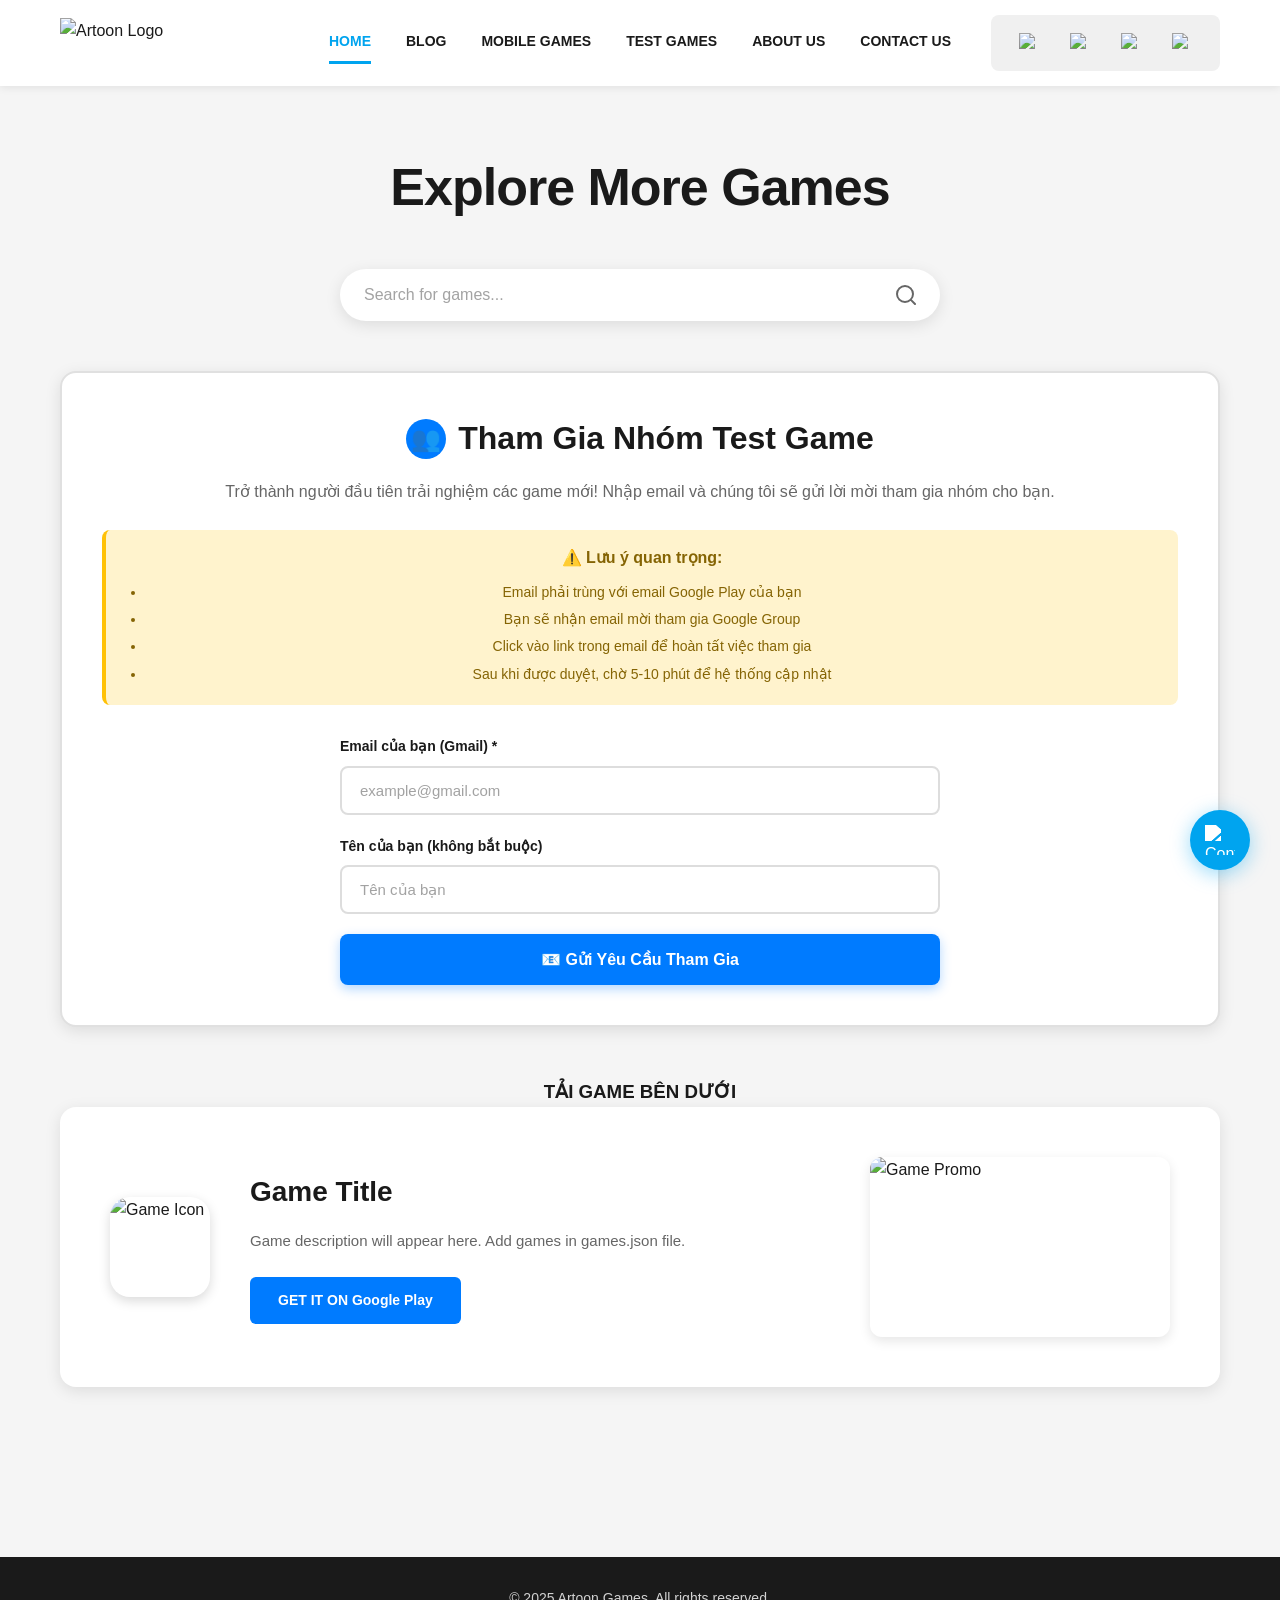
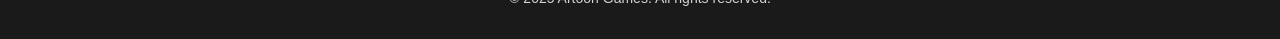
==== index.html @ e7678d0d "Update index.html" ====
<!DOCTYPE html>
<html lang="vi">
<head>
  <meta charset="UTF-8" />
  <meta name="viewport" content="width=device-width, initial-scale=1.0" />
  <title>Artoon Games - Mobile Game Publisher</title>
  <meta name="description" content="Discover amazing mobile games from Artoon Games">
  <link rel="stylesheet" href="css/style.css" />
</head>
<body>
  <!-- HEADER -->
  <header>
    <div class="header-container">
      <div class="logo" onclick="window.location.href='index.html'">
        <img src="images/logo.png" alt="Artoon Logo" />
      </div>
      
      <button class="menu-toggle" onclick="toggleMenu(event)" aria-label="Toggle menu" aria-expanded="false">☰</button>
      
      <div class="nav-wrapper">
        <nav class="nav-menu">
          <ul>
            <li><a href="index.html" class="active">HOME</a></li>
            <li><a href="blog.html">BLOG</a></li>
            <li><a href="mobile-games.html">MOBILE GAMES</a></li>
            <li><a href="test-games.html">TEST GAMES</a></li>
            <li><a href="about.html">ABOUT US</a></li>
            <li><a href="contact.html">CONTACT US</a></li>
          </ul>
          <div class="social-icons">
            <a href="https://facebook.com" target="_blank" rel="noopener noreferrer">
              <img src="images/facebook.png" alt="Facebook" />
            </a>
            <a href="https://instagram.com" target="_blank" rel="noopener noreferrer">
              <img src="images/instagram.png" alt="Instagram" />
            </a>
            <a href="https://twitter.com" target="_blank" rel="noopener noreferrer">
              <img src="images/twitter.png" alt="Twitter" />
            </a>
            <a href="https://youtube.com" target="_blank" rel="noopener noreferrer">
              <img src="images/youtube.png" alt="YouTube" />
            </a>
          </div>
        </nav>
      </div>
    </div>
  </header>
  
  <!-- MAIN CONTENT -->
  <main>
    <section class="explore">
      <h2>Explore More Games</h2>
      
      <!-- Search Bar -->
      <div class="search-container">
        <div class="search-wrapper">
          <input 
            type="text" 
            id="game-search" 
            class="search-input" 
            placeholder="Search for games..."
            autocomplete="off"
          />
          <button class="search-button" aria-label="Search">
            <svg width="20" height="20" viewBox="0 0 20 20" fill="none">
              <path d="M9 17A8 8 0 1 0 9 1a8 8 0 0 0 0 16zM19 19l-4.35-4.35" stroke="currentColor" stroke-width="2" stroke-linecap="round" stroke-linejoin="round"/>
            </svg>
          </button>
        </div>
        <div id="search-results" class="search-results hidden"></div>
      </div>
      
      <!-- GOOGLE GROUP PANEL WITH EMAIL INVITATION -->
      <div class="group-panel">
        <div class="group-panel-content">
          <h3>
            <span class="group-icon">👥</span>
            Tham Gia Nhóm Test Game
          </h3>
          <p>Trở thành người đầu tiên trải nghiệm các game mới! Nhập email và chúng tôi sẽ gửi lời mời tham gia nhóm cho bạn.</p>
          
          <div class="group-notice">
            <strong>⚠️ Lưu ý quan trọng:</strong>
            <ul>
              <li>Email phải trùng với email Google Play của bạn</li>
              <li>Bạn sẽ nhận email mời tham gia Google Group</li>
              <li>Click vào link trong email để hoàn tất việc tham gia</li>
              <li>Sau khi được duyệt, chờ 5-10 phút để hệ thống cập nhật</li>
            </ul>
          </div>
          
          <div class="group-form">
            <div class="form-group">
              <label for="user-email">Email của bạn (Gmail) *</label>
              <input 
                type="email" 
                id="user-email" 
                placeholder="example@gmail.com" 
                required
              />
            </div>
            
            <div class="form-group">
              <label for="user-name">Tên của bạn (không bắt buộc)</label>
              <input 
                type="text" 
                id="user-name" 
                placeholder="Tên của bạn" 
              />
            </div>
            
            <button class="join-button" id="joinButton" onclick="joinGroupWithAPI()">
              📧 Gửi Yêu Cầu Tham Gia
            </button>
            
            <div id="success-message" class="success-message"></div>
            <div id="error-message" class="error-message"></div>
          </div>
        </div>
      </div>
       <!-- Download Games Section Title -->
<div class="download-games-title">
  <div class="title-line"></div>
  <h3>TẢI GAME BÊN DƯỚI</h3>
  <div class="title-line"></div>
</div>
      
      <!-- Games Container -->
      <div id="games-container">
        <div class="game-card">
          <div class="game-icon">
            <img src="images/game-icon.png" alt="Game Icon" />
          </div>
          <div class="game-info">
            <h3>Game Title</h3>
            <p>Game description will appear here. Add games in games.json file.</p>
            <div class="download-buttons">
              <a href="#" onclick="alert('Add game link in games.json'); return false;">
                GET IT ON Google Play
              </a>
            </div>
          </div>
          <div class="game-promo">
            <img src="images/game-promo.jpg" alt="Game Promo" />
          </div>
        </div>
      </div>
    </section>
  </main>
  
  <!-- FOOTER -->
  <footer>
    <p>&copy; 2025 Artoon Games. All rights reserved.</p>
  </footer>
  
  <!-- Floating Contact Button -->
  <a href="contact.html" class="floating-contact" aria-label="Contact Us">
    <img src="images/contact-icon.png" alt="Contact" />
  </a>
  
  <!-- JavaScript -->
  <script>
    // ==========================================
    // CONFIGURATION - THAY URL API CỦA BẠN Ở ĐÂY
    // ==========================================
    const API_ENDPOINT = 'https://script.google.com/macros/s/AKfycbwaP5wTYesYcN4icq9FBClksVSorN5a7m8icBKeJELK7ZLndON3qvsx_lnoclcGTfkfwA/exec';
    
    // ==========================================
    // Mobile Menu Toggle
    // ==========================================
    function toggleMenu(event) {
      if (event) {
        event.preventDefault();
        event.stopPropagation();
      }
      
      setTimeout(function() {
        const navWrapper = document.querySelector('.nav-wrapper');
        const menuToggle = document.querySelector('.menu-toggle');
        
        if (!navWrapper || !menuToggle) return;
        
        navWrapper.classList.toggle('show');
        
        if (navWrapper.classList.contains('show')) {
          menuToggle.innerHTML = '✕';
          menuToggle.setAttribute('aria-expanded', 'true');
        } else {
          menuToggle.innerHTML = '☰';
          menuToggle.setAttribute('aria-expanded', 'false');
        }
      }, 50);
    }
    
    document.addEventListener('click', function(event) {
      if (window.innerWidth <= 768) {
        setTimeout(function() {
          const navWrapper = document.querySelector('.nav-wrapper');
          const menuToggle = document.querySelector('.menu-toggle');
          const header = document.querySelector('header');
          
          if (!navWrapper || !menuToggle || !header) return;
          
          if (!header.contains(event.target) && navWrapper.classList.contains('show')) {
            navWrapper.classList.remove('show');
            menuToggle.innerHTML = '☰';
            menuToggle.setAttribute('aria-expanded', 'false');
          }
        }, 50);
      }
    });
    
    document.addEventListener('DOMContentLoaded', function() {
      document.body.addEventListener('click', function(event) {
        if (window.innerWidth <= 768) {
          const target = event.target.closest('.nav-menu a');
          
          if (target) {
            setTimeout(function() {
              const navWrapper = document.querySelector('.nav-wrapper');
              const menuToggle = document.querySelector('.menu-toggle');
              
              if (!navWrapper || !menuToggle) return;
              
              navWrapper.classList.remove('show');
              menuToggle.innerHTML = '☰';
              menuToggle.setAttribute('aria-expanded', 'false');
            }, 100);
          }
        }
      });
    });
    
    let resizeTimer;
    window.addEventListener('resize', function() {
      clearTimeout(resizeTimer);
      resizeTimer = setTimeout(function() {
        const navWrapper = document.querySelector('.nav-wrapper');
        const menuToggle = document.querySelector('.menu-toggle');
        
        if (!navWrapper || !menuToggle) return;
        
        if (window.innerWidth > 768) {
          navWrapper.classList.remove('show');
          menuToggle.innerHTML = '☰';
          menuToggle.setAttribute('aria-expanded', 'false');
        }
      }, 100);
    });
    
    if (typeof MutationObserver !== 'undefined') {
      const observer = new MutationObserver(function(mutations) {
        const menuToggle = document.querySelector('.menu-toggle');
        if (menuToggle && !menuToggle.hasAttribute('data-listener-attached')) {
          menuToggle.setAttribute('data-listener-attached', 'true');
        }
      });
      
      observer.observe(document.body, {
        childList: true,
        subtree: true
      });
    }
    
    // ==========================================
    // SEND GROUP INVITATION VIA EMAIL
    // ==========================================
    async function joinGroupWithAPI() {
      const emailInput = document.getElementById('user-email');
      const nameInput = document.getElementById('user-name');
      const joinButton = document.getElementById('joinButton');
      const successMessage = document.getElementById('success-message');
      const errorMessage = document.getElementById('error-message');
      
      const email = emailInput.value.trim();
      const name = nameInput.value.trim() || 'Guest';
      
      // Hide previous messages
      successMessage.classList.remove('show');
      errorMessage.classList.remove('show');
      successMessage.textContent = '';
      errorMessage.textContent = '';
      
      // Validate email
      if (!email) {
        showError('⚠️ Vui lòng nhập email của bạn!');
        emailInput.focus();
        return;
      }
      
      const emailRegex = /^[^\s@]+@[^\s@]+\.[^\s@]+$/;
      if (!emailRegex.test(email)) {
        showError('⚠️ Email không hợp lệ! Vui lòng nhập đúng định dạng.');
        emailInput.focus();
        return;
      }
      
      // Check if Gmail (warning only)
      if (!email.toLowerCase().endsWith('@gmail.com')) {
        const confirmNonGmail = confirm(
          '⚠️ Khuyến nghị sử dụng Gmail để dễ join group và test game.\n\n' +
          'Email không phải Gmail. Bạn có muốn tiếp tục?'
        );
        if (!confirmNonGmail) return;
      }
      
      // Show loading
      joinButton.disabled = true;
      joinButton.textContent = '⏳ Đang gửi email...';
      
      try {
        console.log('Sending invitation to:', email);
        
        const response = await fetch(API_ENDPOINT, {
          method: 'POST',
          headers: {
            'Content-Type': 'text/plain',
          },
          body: JSON.stringify({
            email: email,
            name: name
          })
        });
        
        const result = await response.json();
        console.log('API Response:', result);
        
        if (result.success) {
          // Mask email for display (show first 3 chars + *** + domain)
          const maskedEmail = maskEmail(email);
          
          showSuccess(
            `✅ Đã gửi yêu cầu tham gia thành công!\n\n` +
            `📧 Email mời đã được gửi đến: ${maskedEmail}\n\n` +
            `Vui lòng kiểm tra hộp thư và làm theo hướng dẫn để hoàn tất việc tham gia nhóm.`
          );
          
          // Clear form
          emailInput.value = '';
          nameInput.value = '';
          
        } else {
          showError(`❌ Lỗi: ${result.message || 'Không thể gửi email'}`);
        }
        
      } catch (error) {
        console.error('Error:', error);
        showError(
          '❌ Không thể kết nối đến server.\n\n' +
          'Vui lòng kiểm tra:\n' +
          '1. URL API đúng chưa\n' +
          '2. Google Apps Script đã deploy chưa\n' +
          '3. Thử lại sau vài phút'
        );
      } finally {
        joinButton.disabled = false;
        joinButton.textContent = '📧 Gửi Yêu Cầu Tham Gia';
      }
    }
    
    // ==========================================
    // HELPER FUNCTIONS
    // ==========================================
    function maskEmail(email) {
      const [localPart, domain] = email.split('@');
      if (localPart.length <= 3) {
        return localPart.charAt(0) + '***@' + domain;
      }
      return localPart.substring(0, 3) + '***@' + domain;
    }
    
    function showSuccess(message) {
      const successMessage = document.getElementById('success-message');
      successMessage.textContent = message;
      successMessage.classList.add('show');
      
      // Scroll to message
      successMessage.scrollIntoView({ behavior: 'smooth', block: 'nearest' });
      
      // Hide after 15 seconds
      setTimeout(() => {
        successMessage.classList.remove('show');
      }, 15000);
    }
    
    function showError(message) {
      const errorMessage = document.getElementById('error-message');
      errorMessage.textContent = message;
      errorMessage.classList.add('show');
      
      // Scroll to message
      errorMessage.scrollIntoView({ behavior: 'smooth', block: 'nearest' });
      
      // Hide after 10 seconds
      setTimeout(() => {
        errorMessage.classList.remove('show');
      }, 10000);
    }
    
    // Enter key to submit
    document.getElementById('user-email').addEventListener('keypress', function(e) {
      if (e.key === 'Enter') {
        e.preventDefault();
        joinGroupWithAPI();
      }
    });
    
    document.getElementById('user-name').addEventListener('keypress', function(e) {
      if (e.key === 'Enter') {
        e.preventDefault();
        joinGroupWithAPI();
      }
    });
    
    // ==========================================
    // GAME SEARCH FUNCTIONALITY
    // ==========================================
    const gamesData = [];
    
    const searchInput = document.getElementById('game-search');
    const searchResults = document.getElementById('search-results');
    
    if (searchInput && searchResults) {
      searchInput.addEventListener('input', function(e) {
        const query = e.target.value.trim().toLowerCase();
        
        if (query.length < 2) {
          searchResults.classList.add('hidden');
          searchResults.innerHTML = '';
          return;
        }
        
        if (gamesData.length === 0) {
          searchResults.innerHTML = '<div class="search-no-results">No games available yet. Add games in games.json</div>';
          searchResults.classList.remove('hidden');
          return;
        }
        
        const filtered = gamesData.filter(game => 
          game.name.toLowerCase().includes(query) ||
          game.description.toLowerCase().includes(query) ||
          game.category.toLowerCase().includes(query)
        );
        
        if (filtered.length > 0) {
          searchResults.innerHTML = filtered.map(game => `
            <a href="${game.links.testGame}" class="search-result-item">
              <img src="${game.images.icon}" alt="${game.name}" class="search-result-icon" />
              <div class="search-result-info">
                <div class="search-result-name">${game.name}</div>
                <div class="search-result-category">${game.category}</div>
              </div>
            </a>
          `).join('');
          searchResults.classList.remove('hidden');
        } else {
          searchResults.innerHTML = '<div class="search-no-results">No games found</div>';
          searchResults.classList.remove('hidden');
        }
      });
      
      document.addEventListener('click', function(e) {
        if (!searchInput.contains(e.target) && !searchResults.contains(e.target)) {
          searchResults.classList.add('hidden');
        }
      });
      
      searchInput.addEventListener('keydown', function(e) {
        if (e.key === 'Escape') {
          searchInput.value = '';
          searchResults.classList.add('hidden');
        }
      });
    }
  </script>
</body>
</html>
---- css/style.css ----
/* ==========================================
   CSS VARIABLES
========================================== */
:root {
    --primary-blue: #00A4EF;
    --text-dark: #1a1a1a;
    --text-gray: #666;
    --bg-light: #f5f5f5;
    --bg-white: #ffffff;
    --border-radius: 16px;
    --shadow-sm: 0 2px 8px rgba(0,0,0,0.08);
    --shadow-md: 0 4px 16px rgba(0,0,0,0.1);
}

/* ==========================================
   RESET & BASE
========================================== */
* {
    margin: 0;
    padding: 0;
    box-sizing: border-box;
}

body {
    font-family: -apple-system, BlinkMacSystemFont, 'Segoe UI', Arial, sans-serif;
    background: var(--bg-light);
    color: var(--text-dark);
    line-height: 1.6;
}

img {
    max-width: 100%;
    height: auto;
    display: block;
}

a {
    text-decoration: none;
    color: inherit;
}

/* ==========================================
   HEADER
========================================== */
header {
    background: var(--bg-white);
    box-shadow: var(--shadow-sm);
    position: sticky;
    top: 0;
    z-index: 1000;
}

.header-container {
    max-width: 1400px;
    margin: 0 auto;
    padding: 15px 60px;
    display: flex;
    justify-content: space-between;
    align-items: center;
}

.logo {
    display: flex;
    align-items: center;
    cursor: pointer;
}

.logo img {
    height: 50px;
    width: auto;
}

.menu-toggle {
    display: none;
    background: none;
    border: none;
    font-size: 32px;
    cursor: pointer;
    color: var(--text-dark);
    padding: 5px;
    line-height: 1;
}

.nav-wrapper {
    display: block;
}

.nav-menu {
    display: flex;
    align-items: center;
    gap: 40px;
}

.nav-menu ul {
    list-style: none;
    display: flex;
    gap: 35px;
    margin: 0;
    padding: 0;
}

.nav-menu ul li a {
    font-weight: 700;
    font-size: 14px;
    color: var(--text-dark);
    padding: 8px 0;
    border-bottom: 3px solid transparent;
    transition: all 0.3s ease;
    display: inline-block;
}

.nav-menu ul li a:hover,
.nav-menu ul li a.active {
    color: var(--primary-blue);
    border-bottom-color: var(--primary-blue);
}

.social-icons {
    display: flex;
    gap: 15px;
    align-items: center;
    background: #f0f0f0;
    padding: 10px 20px;
    border-radius: 8px;
}

.social-icons a {
    display: flex;
    align-items: center;
    justify-content: center;
    width: 36px;
    height: 36px;
    background: transparent;
    border-radius: 50%;
    transition: all 0.3s ease;
}

.social-icons a:hover {
    background: rgba(0,0,0,0.1);
    transform: translateY(-2px);
}

.social-icons a img {
    width: 20px;
    height: 20px;
    transition: all 0.3s ease;
}

.social-icons a:hover img {
    transform: scale(1.1);
}

/* ==========================================
   MAIN CONTENT
========================================== */
main {
    max-width: 1400px;
    margin: 0 auto;
    padding: 60px;
}

.explore {
    text-align: center;
}

.explore h2 {
    font-size: 52px;
    font-weight: 900;
    color: var(--text-dark);
    margin-bottom: 40px;
    letter-spacing: -1px;
}

/* ==========================================
   SEARCH BAR
========================================== */
.search-container {
    max-width: 600px;
    margin: 0 auto 50px;
    position: relative;
}

.search-wrapper {
    display: flex;
    align-items: center;
    background: var(--bg-white);
    border-radius: 50px;
    box-shadow: var(--shadow-md);
    overflow: hidden;
    transition: all 0.3s ease;
}

.search-wrapper:focus-within {
    box-shadow: 0 6px 20px rgba(0,164,239,0.15);
    transform: translateY(-2px);
}

.search-input {
    flex: 1;
    padding: 16px 24px;
    border: none;
    outline: none;
    font-size: 16px;
    color: var(--text-dark);
    background: transparent;
}

.search-input::placeholder {
    color: var(--text-gray);
    opacity: 0.6;
}

.search-button {
    padding: 16px 24px;
    background: transparent;
    border: none;
    cursor: pointer;
    color: var(--text-gray);
    transition: all 0.3s ease;
    display: flex;
    align-items: center;
    justify-content: center;
}

.search-button:hover {
    color: var(--primary-blue);
}

.search-results {
    position: absolute;
    top: calc(100% + 10px);
    left: 0;
    right: 0;
    background: var(--bg-white);
    border-radius: 16px;
    box-shadow: var(--shadow-md);
    max-height: 400px;
    overflow-y: auto;
    z-index: 100;
}

.search-results.hidden {
    display: none;
}

.search-result-item {
    display: flex;
    align-items: center;
    gap: 16px;
    padding: 16px 20px;
    border-bottom: 1px solid #f0f0f0;
    transition: all 0.2s ease;
    cursor: pointer;
}

.search-result-item:last-child {
    border-bottom: none;
}

.search-result-item:hover {
    background: #f8f9fa;
}

.search-result-icon {
    width: 50px;
    height: 50px;
    border-radius: 12px;
    object-fit: cover;
    flex-shrink: 0;
}

.search-result-info {
    flex: 1;
    text-align: left;
}

.search-result-name {
    font-size: 16px;
    font-weight: 700;
    color: var(--text-dark);
    margin-bottom: 4px;
}

.search-result-category {
    font-size: 13px;
    color: var(--text-gray);
}

.search-no-results {
    padding: 20px;
    text-align: center;
    color: var(--text-gray);
    font-size: 14px;
}

/* ==========================================
   GOOGLE GROUP PANEL
========================================== */
.group-panel {
    background: var(--bg-white);
    border-radius: var(--border-radius);
    padding: 40px;
    margin-bottom: 50px;
    box-shadow: var(--shadow-md);
    color: var(--text-dark);
    position: relative;
    overflow: hidden;
    border: 2px solid #e0e0e0;
}

.group-panel::before {
    content: '';
    position: absolute;
    top: -50%;
    right: -10%;
    width: 300px;
    height: 300px;
    background: rgba(0,123,255,0.05);
    border-radius: 50%;
    pointer-events: none;
}

.group-panel-content {
    position: relative;
    z-index: 1;
}

.group-panel h3 {
    font-size: 32px;
    font-weight: 800;
    margin-bottom: 15px;
    display: flex;
    align-items: center;
    gap: 12px;
    justify-content: center;
    color: var(--text-dark);
}

.group-icon {
    width: 40px;
    height: 40px;
    background: #007bff;
    border-radius: 50%;
    display: flex;
    align-items: center;
    justify-content: center;
    font-size: 24px;
}

.group-panel p {
    font-size: 16px;
    margin-bottom: 25px;
    color: var(--text-gray);
    line-height: 1.6;
}

.group-notice {
    background: #fff3cd;
    border-left: 4px solid #ffc107;
    padding: 15px 20px;
    border-radius: 8px;
    margin-bottom: 30px;
}

.group-notice strong {
    display: block;
    margin-bottom: 8px;
    font-size: 16px;
    color: #856404;
}

.group-notice ul {
    margin: 10px 0 0 20px;
    font-size: 14px;
    color: #856404;
}

.group-notice li {
    margin: 5px 0;
}

.group-form {
    display: flex;
    flex-direction: column;
    gap: 20px;
    max-width: 600px;
    margin: 0 auto;
}

.form-group {
    display: flex;
    flex-direction: column;
    gap: 8px;
    text-align: left;
}

.form-group label {
    font-weight: 600;
    font-size: 14px;
    color: var(--text-dark);
}

.form-group input {
    padding: 14px 18px;
    border: 2px solid #ddd;
    border-radius: 8px;
    font-size: 15px;
    background: var(--bg-white);
    color: var(--text-dark);
    transition: all 0.3s ease;
}

.form-group input::placeholder {
    color: var(--text-gray);
    opacity: 0.6;
}

.form-group input:focus {
    outline: none;
    border-color: #007bff;
    box-shadow: 0 0 0 3px rgba(0,123,255,0.1);
}

.join-button {
    padding: 16px 32px;
    background: #007bff;
    color: white;
    border: none;
    border-radius: 8px;
    font-size: 16px;
    font-weight: 700;
    cursor: pointer;
    transition: all 0.3s ease;
    box-shadow: 0 4px 12px rgba(0,123,255,0.3);
}

.join-button:hover {
    background: #0056b3;
    transform: translateY(-2px);
    box-shadow: 0 6px 20px rgba(0,123,255,0.4);
}

.join-button:disabled {
    background: #6c757d;
    cursor: not-allowed;
    transform: none;
}

.success-message,
.error-message {
    padding: 15px 20px;
    border-radius: 8px;
    margin-top: 20px;
    display: none;
    animation: slideIn 0.3s ease;
}

.success-message {
    background: #d4edda;
    border: 2px solid #28a745;
    color: #155724;
}

.error-message {
    background: #f8d7da;
    border: 2px solid #dc3545;
    color: #721c24;
    white-space: pre-line;
}

.success-message.show,
.error-message.show {
    display: block;
}

@keyframes slideIn {
    from {
        opacity: 0;
        transform: translateY(-10px);
    }
    to {
        opacity: 1;
        transform: translateY(0);
    }
}

/* ==========================================
   GAME CARD
========================================== */
.game-card {
    background: var(--bg-white);
    border-radius: var(--border-radius);
    padding: 50px;
    box-shadow: var(--shadow-md);
    display: grid;
    grid-template-columns: auto 1fr auto;
    gap: 40px;
    align-items: center;
    text-align: left;
    margin-bottom: 30px;
}

.game-icon {
    width: 100px;
    height: 100px;
    border-radius: 20px;
    overflow: hidden;
    box-shadow: 0 4px 12px rgba(0,0,0,0.15);
}

.game-icon img {
    width: 100%;
    height: 100%;
    object-fit: cover;
}

.game-info {
    display: flex;
    flex-direction: column;
    gap: 15px;
}

.game-info h3 {
    font-size: 28px;
    font-weight: 800;
    color: var(--text-dark);
    margin: 0;
}

.game-info p {
    font-size: 15px;
    color: var(--text-gray);
    margin: 0;
    line-height: 1.5;
}

.download-buttons {
    margin-top: 10px;
}

.download-buttons a {
    display: inline-block;
    background: #007bff;
    color: white;
    padding: 12px 28px;
    border-radius: 6px;
    font-weight: 600;
    font-size: 14px;
    transition: all 0.3s ease;
}

.download-buttons a:hover {
    background: #0056b3;
    transform: translateY(-2px);
    box-shadow: 0 4px 12px rgba(0,123,255,0.3);
}

.game-promo {
    width: 300px;
    height: 180px;
    border-radius: 12px;
    overflow: hidden;
    box-shadow: 0 4px 12px rgba(0,0,0,0.1);
}

.game-promo img {
    width: 100%;
    height: 100%;
    object-fit: cover;
}

/* ==========================================
   FOOTER
========================================== */
footer {
    background: var(--text-dark);
    color: white;
    text-align: center;
    padding: 30px 20px;
    margin-top: 80px;
}

footer p {
    margin: 0;
    font-size: 14px;
    opacity: 0.8;
}

/* ==========================================
   FLOATING CONTACT BUTTON
========================================== */
.floating-contact {
    position: fixed;
    bottom: 30px;
    right: 30px;
    width: 60px;
    height: 60px;
    background: var(--primary-blue);
    border-radius: 50%;
    box-shadow: 0 4px 20px rgba(0,164,239,0.4);
    display: flex;
    align-items: center;
    justify-content: center;
    cursor: pointer;
    transition: all 0.3s ease;
    z-index: 999;
    animation: pulse 2s infinite;
}

.floating-contact:hover {
    transform: translateY(-5px) scale(1.1);
    box-shadow: 0 8px 30px rgba(0,164,239,0.6);
}

.floating-contact img {
    width: 30px;
    height: 30px;
    filter: brightness(0) invert(1);
}

@keyframes pulse {
    0%, 100% {
        box-shadow: 0 4px 20px rgba(0,164,239,0.4);
    }
    50% {
        box-shadow: 0 4px 30px rgba(0,164,239,0.7);
    }
}

/* ==========================================
   TABLET (768px - 1024px)
========================================== */
@media screen and (max-width: 1024px) {
    .header-container {
        padding: 15px 30px;
    }

    .nav-menu {
        gap: 30px;
    }

    .nav-menu ul {
        gap: 25px;
    }

    .nav-menu ul li a {
        font-size: 13px;
    }

    main {
        padding: 40px 30px;
    }

    .explore h2 {
        font-size: 42px;
    }
    
    .search-container {
        max-width: 500px;
        margin-bottom: 40px;
    }
    
    .search-input {
        padding: 14px 20px;
        font-size: 15px;
    }
    
    .search-button {
        padding: 14px 20px;
    }
    
    .group-panel {
        padding: 35px;
    }
    
    .group-panel h3 {
        font-size: 28px;
    }

    .game-card {
        padding: 35px;
        gap: 30px;
    }

    .game-icon {
        width: 80px;
        height: 80px;
    }

    .game-info h3 {
        font-size: 24px;
    }

    .game-promo {
        width: 250px;
        height: 150px;
    }
    
    .floating-contact {
        width: 55px;
        height: 55px;
        bottom: 25px;
        right: 25px;
    }
    
    .floating-contact img {
        width: 28px;
        height: 28px;
    }
}

/* ==========================================
   MOBILE (< 768px)
========================================== */
@media screen and (max-width: 768px) {
    .header-container {
        padding: 15px 20px;
        flex-wrap: wrap;
        position: relative;
    }

    .logo {
        order: 1;
    }

    .logo img {
        height: 40px;
    }

    .menu-toggle {
        display: block;
        order: 2;
    }

    .nav-wrapper {
        order: 3;
        width: 100%;
        max-height: 0;
        overflow: hidden;
        opacity: 0;
        transition: all 0.4s ease;
        margin-top: 0;
    }

    .nav-wrapper.show {
        max-height: 600px;
        opacity: 1;
        margin-top: 15px;
        padding-top: 15px;
        border-top: 1px solid #eee;
    }

    .nav-menu {
        flex-direction: column;
        gap: 0;
        width: 100%;
    }

    .nav-menu ul {
        flex-direction: column;
        gap: 0;
        width: 100%;
    }

    .nav-menu ul li {
        width: 100%;
        border-bottom: 1px solid #f0f0f0;
    }

    .nav-menu ul li:last-child {
        border-bottom: none;
    }

    .nav-menu ul li a {
        display: block;
        padding: 15px 10px;
        font-size: 15px;
        border-bottom: none;
        width: 100%;
    }

    .nav-menu ul li a.active {
        background: #f8f9fa;
        color: var(--primary-blue);
        border-left: 3px solid var(--primary-blue);
    }

    .social-icons {
        justify-content: center;
        padding: 15px 0;
        margin-top: 10px;
        border-top: 1px solid #f0f0f0;
        width: 100%;
    }

    .social-icons a img {
        width: 30px;
        height: 30px;
    }

    main {
        padding: 30px 20px;
    }

    .explore h2 {
        font-size: 32px;
        margin-bottom: 30px;
        line-height: 1.2;
    }
    
    .search-container {
        max-width: 100%;
        margin: 0 0 30px;
    }
    
    .search-wrapper {
        border-radius: 12px;
    }
    
    .search-input {
        padding: 12px 16px;
        font-size: 15px;
    }
    
    .search-button {
        padding: 12px 16px;
    }
    
    .search-results {
        border-radius: 12px;
        max-height: 300px;
    }
    
    .search-result-item {
        padding: 12px 16px;
        gap: 12px;
    }
    
    .search-result-icon {
        width: 40px;
        height: 40px;
        border-radius: 10px;
    }
    
    .search-result-name {
        font-size: 14px;
    }
    
    .search-result-category {
        font-size: 12px;
    }
    
    .group-panel {
        padding: 30px 20px;
    }
    
    .group-panel h3 {
        font-size: 24px;
        flex-direction: column;
        gap: 8px;
    }
    
    .group-panel p {
        font-size: 14px;
    }
    
    .group-notice {
        padding: 12px 15px;
    }
    
    .group-notice strong {
        font-size: 14px;
    }
    
    .group-notice ul {
        font-size: 13px;
        margin-left: 15px;
    }
    
    .form-group input {
        padding: 12px 16px;
        font-size: 14px;
    }
    
    .join-button {
        padding: 14px 28px;
        font-size: 15px;
    }

    .game-card {
        grid-template-columns: 1fr;
        grid-template-rows: auto auto auto;
        padding: 25px 20px;
        gap: 20px;
        text-align: center;
    }

    .game-icon {
        justify-self: center;
        width: 90px;
        height: 90px;
    }

    .game-info {
        align-items: center;
        text-align: center;
        width: 100%;
    }

    .game-info h3 {
        font-size: 22px;
    }

    .game-info p {
        font-size: 14px;
        line-height: 1.6;
    }

    .download-buttons {
        width: 100%;
        margin-top: 15px;
    }

    .download-buttons a {
        display: block;
        width: 100%;
        text-align: center;
        padding: 14px 20px;
        font-size: 15px;
    }

    .game-promo {
        width: 100%;
        max-width: 100%;
        height: 200px;
        justify-self: center;
    }

    footer {
        margin-top: 50px;
        padding: 25px 20px;
    }

    footer p {
        font-size: 13px;
    }
    
    .floating-contact {
        width: 50px;
        height: 50px;
        bottom: 20px;
        right: 20px;
    }
    
    .floating-contact img {
        width: 25px;
        height: 25px;
    }
}

/* ==========================================
   SMALL MOBILE (< 480px)
========================================== */
@media screen and (max-width: 480px) {
    .explore h2 {
        font-size: 26px;
    }
    
    .group-panel h3 {
        font-size: 20px;
    }

    .game-card {
        padding: 20px 15px;
    }

    .game-icon {
        width: 80px;
        height: 80px;
    }

    .game-info h3 {
        font-size: 20px;
    }

    .game-info p {
        font-size: 13px;
    }

    .download-buttons a {
        padding: 12px 18px;
        font-size: 14px;
    }

    .game-promo {
        height: 170px;
    }
}
/* Copy toàn bộ CSS hiện tại của bạn ở trên, sau đó thêm phần này vào cuối file */

/* ==========================================
   ABOUT US PAGE STYLES
========================================== */

/* Hero Section */
.about-hero {
  text-align: center;
  padding: 60px 20px;
  background: linear-gradient(135deg, #667eea 0%, #764ba2 100%);
  color: white;
  border-radius: 20px;
  margin-bottom: 60px;
}

.about-hero h1 {
  font-size: 48px;
  font-weight: 900;
  margin-bottom: 15px;
  letter-spacing: -1px;
}

.hero-subtitle {
  font-size: 20px;
  opacity: 0.95;
  font-weight: 500;
}

/* About Section Styles */
.about-section {
  margin-bottom: 80px;
}

.about-section h2 {
  font-size: 40px;
  font-weight: 800;
  text-align: center;
  margin-bottom: 40px;
  color: var(--text-dark);
}

.section-intro {
  text-align: center;
  font-size: 18px;
  color: var(--text-gray);
  margin-bottom: 40px;
  max-width: 700px;
  margin-left: auto;
  margin-right: auto;
}

/* Story Section */
.story-section {
  max-width: 900px;
  margin-left: auto;
  margin-right: auto;
}

.section-content p {
  font-size: 18px;
  line-height: 1.8;
  color: var(--text-gray);
  margin-bottom: 20px;
}

/* Mission & Vision */
.mission-vision-grid {
  display: grid;
  grid-template-columns: repeat(2, 1fr);
  gap: 40px;
  max-width: 1000px;
  margin: 0 auto;
}

.mission-card {
  background: var(--bg-white);
  padding: 40px;
  border-radius: 16px;
  box-shadow: var(--shadow-md);
  text-align: center;
  transition: all 0.3s ease;
}

.mission-card:hover {
  transform: translateY(-5px);
  box-shadow: 0 8px 24px rgba(0,0,0,0.12);
}

.card-icon {
  font-size: 60px;
  margin-bottom: 20px;
}

.mission-card h3 {
  font-size: 28px;
  font-weight: 700;
  margin-bottom: 15px;
  color: var(--text-dark);
}

.mission-card p {
  font-size: 16px;
  line-height: 1.7;
  color: var(--text-gray);
}

/* Values Section */
.values-grid {
  display: grid;
  grid-template-columns: repeat(4, 1fr);
  gap: 30px;
}

.value-card {
  background: var(--bg-white);
  padding: 30px 20px;
  border-radius: 12px;
  box-shadow: var(--shadow-sm);
  text-align: center;
  transition: all 0.3s ease;
}

.value-card:hover {
  transform: translateY(-5px);
  box-shadow: var(--shadow-md);
}

.value-icon {
  font-size: 50px;
  margin-bottom: 15px;
}

.value-card h3 {
  font-size: 20px;
  font-weight: 700;
  margin-bottom: 10px;
  color: var(--text-dark);
}

.value-card p {
  font-size: 14px;
  color: var(--text-gray);
  line-height: 1.6;
}

/* Stats Section */
.stats-section {
  background: linear-gradient(135deg, #667eea 0%, #764ba2 100%);
  padding: 60px 40px;
  border-radius: 20px;
  color: white;
}

.stats-section h2 {
  color: white;
}

.stats-grid {
  display: grid;
  grid-template-columns: repeat(4, 1fr);
  gap: 40px;
  max-width: 1000px;
  margin: 0 auto;
}

.stat-card {
  text-align: center;
}

.stat-number {
  font-size: 48px;
  font-weight: 900;
  margin-bottom: 10px;
  opacity: 0;
  transform: translateY(20px);
  transition: all 0.6s ease;
}

.stat-number.animate {
  opacity: 1;
  transform: translateY(0);
}

.stat-label {
  font-size: 16px;
  opacity: 0.9;
  font-weight: 500;
}

/* Team Section */
.team-grid {
  display: grid;
  grid-template-columns: repeat(4, 1fr);
  gap: 30px;
}

.team-card {
  background: var(--bg-white);
  padding: 30px 20px;
  border-radius: 16px;
  box-shadow: var(--shadow-sm);
  text-align: center;
  transition: all 0.3s ease;
}

.team-card:hover {
  transform: translateY(-5px);
  box-shadow: var(--shadow-md);
}

.team-avatar {
  font-size: 60px;
  margin-bottom: 15px;
}

.team-card h3 {
  font-size: 20px;
  font-weight: 700;
  margin-bottom: 5px;
  color: var(--text-dark);
}

.team-role {
  font-size: 14px;
  color: var(--primary-blue);
  font-weight: 600;
  margin-bottom: 10px;
}

.team-bio {
  font-size: 13px;
  color: var(--text-gray);
  line-height: 1.5;
}

/* CTA Section */
.cta-section {
  background: var(--bg-white);
  padding: 60px 40px;
  border-radius: 20px;
  box-shadow: var(--shadow-md);
  text-align: center;
}

.cta-content h2 {
  font-size: 36px;
  font-weight: 800;
  margin-bottom: 15px;
  color: var(--text-dark);
}

.cta-content p {
  font-size: 18px;
  color: var(--text-gray);
  margin-bottom: 30px;
}

.cta-buttons {
  display: flex;
  gap: 20px;
  justify-content: center;
  flex-wrap: wrap;
}

.cta-button {
  padding: 16px 32px;
  border-radius: 8px;
  font-size: 16px;
  font-weight: 700;
  transition: all 0.3s ease;
  text-decoration: none;
}

.cta-button.primary {
  background: #007bff;
  color: white;
  box-shadow: 0 4px 12px rgba(0,123,255,0.3);
}

.cta-button.primary:hover {
  background: #0056b3;
  transform: translateY(-2px);
  box-shadow: 0 6px 20px rgba(0,123,255,0.4);
}

.cta-button.secondary {
  background: var(--bg-white);
  color: #007bff;
  border: 2px solid #007bff;
}

.cta-button.secondary:hover {
  background: #007bff;
  color: white;
  transform: translateY(-2px);
}

/* ==========================================
   ABOUT PAGE - TABLET RESPONSIVE
========================================== */
@media screen and (max-width: 1024px) {
  .about-hero h1 {
    font-size: 40px;
  }
  
  .hero-subtitle {
    font-size: 18px;
  }
  
  .about-section h2 {
    font-size: 36px;
  }
  
  .mission-vision-grid {
    gap: 30px;
  }
  
  .mission-card {
    padding: 30px;
  }
  
  .values-grid {
    grid-template-columns: repeat(2, 1fr);
    gap: 25px;
  }
  
  .stats-grid {
    grid-template-columns: repeat(2, 1fr);
    gap: 30px;
  }
  
  .team-grid {
    grid-template-columns: repeat(2, 1fr);
    gap: 25px;
  }
}

/* ==========================================
   ABOUT PAGE - MOBILE RESPONSIVE
========================================== */
@media screen and (max-width: 768px) {
  .about-hero {
    padding: 40px 20px;
    border-radius: 16px;
  }
  
  .about-hero h1 {
    font-size: 32px;
  }
  
  .hero-subtitle {
    font-size: 16px;
  }
  
  .about-section {
    margin-bottom: 60px;
  }
  
  .about-section h2 {
    font-size: 28px;
    margin-bottom: 30px;
  }
  
  .section-intro {
    font-size: 16px;
  }
  
  .section-content p {
    font-size: 16px;
  }
  
  .mission-vision-grid {
    grid-template-columns: 1fr;
    gap: 25px;
  }
  
  .mission-card {
    padding: 30px 20px;
  }
  
  .mission-card h3 {
    font-size: 24px;
  }
  
  .mission-card p {
    font-size: 15px;
  }
  
  .values-grid {
    grid-template-columns: 1fr;
    gap: 20px;
  }
  
  .stats-section {
    padding: 40px 20px;
    border-radius: 16px;
  }
  
  .stats-grid {
    grid-template-columns: repeat(2, 1fr);
    gap: 25px;
  }
  
  .stat-number {
    font-size: 36px;
  }
  
  .stat-label {
    font-size: 14px;
  }
  
  .team-grid {
    grid-template-columns: 1fr;
    gap: 20px;
  }
  
  .cta-section {
    padding: 40px 20px;
    border-radius: 16px;
  }
  
  .cta-content h2 {
    font-size: 28px;
  }
  
  .cta-content p {
    font-size: 16px;
  }
  
  .cta-buttons {
    flex-direction: column;
    gap: 15px;
  }
  
  .cta-button {
    width: 100%;
    padding: 14px 28px;
    font-size: 15px;
  }
}

/* ==========================================
   ABOUT PAGE - SMALL MOBILE
========================================== */
@media screen and (max-width: 480px) {
  .about-hero h1 {
    font-size: 26px;
  }
  
  .hero-subtitle {
    font-size: 14px;
  }
  
  .about-section h2 {
    font-size: 24px;
  }
  
  .card-icon {
    font-size: 50px;
  }
  
  .mission-card h3 {
    font-size: 20px;
  }
  
  .value-icon {
    font-size: 40px;
  }
  
  .value-card h3 {
    font-size: 18px;
  }
  
  .stats-grid {
    grid-template-columns: 1fr;
  }
  
  .stat-number {
    font-size: 32px;
  }
  
  .team-avatar {
    font-size: 50px;
  }
  
  .team-card h3 {
    font-size: 18px;
  }
  
  .cta-content h2 {
    font-size: 24px;
  }
}
/* ==========================================
   CONTACT PAGE STYLES
========================================== */

.contact-form-container {
  max-width: 600px;
  margin: 0 auto;
  background: var(--bg-white);
  padding: 40px;
  border-radius: var(--border-radius);
  box-shadow: var(--shadow-md);
}

.contact-form {
  display: flex;
  flex-direction: column;
  gap: 25px;
}

.contact-form .form-group {
  display: flex;
  flex-direction: column;
  gap: 8px;
  text-align: left;
}

.contact-form .form-group label {
  font-weight: 600;
  font-size: 14px;
  color: var(--text-dark);
}

.contact-form input,
.contact-form textarea,
.contact-form .form-select {
  padding: 14px 18px;
  border: 2px solid #ddd;
  border-radius: 8px;
  font-size: 15px;
  background: var(--bg-white);
  color: var(--text-dark);
  transition: all 0.3s ease;
  font-family: inherit;
}

.contact-form input::placeholder,
.contact-form textarea::placeholder {
  color: var(--text-gray);
  opacity: 0.6;
}

.contact-form input:focus,
.contact-form textarea:focus,
.contact-form .form-select:focus {
  outline: none;
  border-color: #007bff;
  box-shadow: 0 0 0 3px rgba(0,123,255,0.1);
}

/* Select dropdown styling */
.form-select {
  appearance: none;
  background-image: url("data:image/svg+xml,%3Csvg xmlns='http://www.w3.org/2000/svg' width='12' height='12' viewBox='0 0 12 12'%3E%3Cpath fill='%23333' d='M6 9L1 4h10z'/%3E%3C/svg%3E");
  background-repeat: no-repeat;
  background-position: right 15px center;
  padding-right: 40px;
  cursor: pointer;
}

.form-select option {
  padding: 10px;
}

/* Textarea */
.contact-form textarea {
  min-height: 120px;
  resize: vertical;
  font-family: inherit;
}

/* Character counter */
.char-count {
  text-align: right;
  font-size: 12px;
  color: var(--text-gray);
  margin-top: -5px;
}

/* reCAPTCHA container */
.recaptcha-container {
  display: flex;
  justify-content: center;
}

.recaptcha-container > div {
  transform: scale(0.95);
  transform-origin: 0 0;
}

/* Submit button */
.contact-form .submit-button {
  padding: 16px 32px;
  background: #007bff;
  color: white;
  border: none;
  border-radius: 8px;
  font-size: 16px;
  font-weight: 700;
  cursor: pointer;
  transition: all 0.3s ease;
  box-shadow: 0 4px 12px rgba(0,123,255,0.3);
}

.contact-form .submit-button:hover {
  background: #0056b3;
  transform: translateY(-2px);
  box-shadow: 0 6px 20px rgba(0,123,255,0.4);
}

.contact-form .submit-button:disabled {
  background: #6c757d;
  cursor: not-allowed;
  transform: none;
}

/* Form messages */
.contact-form .success-message,
.contact-form .error-message {
  padding: 15px 20px;
  border-radius: 8px;
  margin-top: 10px;
  display: none;
  animation: slideIn 0.3s ease;
}

.contact-form .success-message {
  background: #d4edda;
  border: 2px solid #28a745;
  color: #155724;
}

.contact-form .error-message {
  background: #f8d7da;
  border: 2px solid #dc3545;
  color: #721c24;
  white-space: pre-line;
}

.contact-form .success-message.show,
.contact-form .error-message.show {
  display: block;
}

/* ==========================================
   CONTACT PAGE - TABLET RESPONSIVE
========================================== */
@media screen and (max-width: 1024px) {
  .contact-form-container {
    padding: 35px 30px;
  }
}

/* ==========================================
   CONTACT PAGE - MOBILE RESPONSIVE
========================================== */
@media screen and (max-width: 768px) {
  .contact-form-container {
    padding: 30px 20px;
    border-radius: 12px;
  }
  
  .contact-form {
    gap: 20px;
  }
  
  .contact-form input,
  .contact-form textarea,
  .contact-form .form-select {
    padding: 12px 16px;
    font-size: 14px;
  }
  
  .contact-form .form-group label {
    font-size: 13px;
  }
  
  .recaptcha-container > div {
    transform: scale(0.85);
  }
  
  .contact-form .submit-button {
    padding: 14px 28px;
    font-size: 15px;
  }
}

/* ==========================================
   CONTACT PAGE - SMALL MOBILE
========================================== */
@media screen and (max-width: 480px) {
  .contact-form-container {
    padding: 25px 15px;
  }
  
  .recaptcha-container > div {
    transform: scale(0.75);
  }
  
  .contact-form .submit-button {
    padding: 12px 24px;
    font-size: 14px;
  }
}
/* ==========================================
   BLOG PAGE STYLES
   Copy và paste code này vào cuối file css/style.css
   ========================================== */

/* Blog Section */
.blog-section {
  max-width: 1200px;
  margin: 0 auto;
  padding: 60px 20px;
}

.blog-header {
  text-align: center;
  margin-bottom: 50px;
}

.blog-header h1 {
  font-size: 2.5rem;
  color: #333;
  margin-bottom: 15px;
}

.blog-header p {
  font-size: 1.1rem;
  color: #666;
}

/* Blog Grid */
.blog-grid {
  display: grid;
  grid-template-columns: repeat(auto-fill, minmax(350px, 1fr));
  gap: 30px;
  margin-bottom: 40px;
}

/* Blog Card */
.blog-card {
  background: #fff;
  border-radius: 12px;
  overflow: hidden;
  box-shadow: 0 4px 6px rgba(0, 0, 0, 0.1);
  transition: transform 0.3s, box-shadow 0.3s;
  cursor: pointer;
}

.blog-card:hover {
  transform: translateY(-5px);
  box-shadow: 0 8px 15px rgba(0, 0, 0, 0.15);
}

.blog-card-image {
  position: relative;
  width: 100%;
  height: 240px;
  overflow: hidden;
}

.blog-card-image img {
  width: 100%;
  height: 100%;
  object-fit: cover;
  transition: transform 0.3s;
}

.blog-card:hover .blog-card-image img {
  transform: scale(1.05);
}

.blog-card-category {
  position: absolute;
  top: 15px;
  left: 15px;
  background: #0084ff;
  color: white;
  padding: 6px 15px;
  border-radius: 20px;
  font-size: 0.85rem;
  font-weight: 600;
}

.blog-card-content {
  padding: 25px;
}

.blog-card-meta {
  display: flex;
  gap: 20px;
  font-size: 0.9rem;
  color: #666;
  margin-bottom: 15px;
}

.blog-date,
.blog-author {
  display: flex;
  align-items: center;
  gap: 5px;
}

.blog-card-title {
  font-size: 1.4rem;
  color: #333;
  margin-bottom: 15px;
  line-height: 1.4;
  display: -webkit-box;
  -webkit-line-clamp: 2;
  -webkit-box-orient: vertical;
  overflow: hidden;
}

.blog-card-excerpt {
  color: #666;
  line-height: 1.6;
  margin-bottom: 20px;
  display: -webkit-box;
  -webkit-line-clamp: 3;
  -webkit-box-orient: vertical;
  overflow: hidden;
}

.blog-card-footer {
  display: flex;
  justify-content: space-between;
  align-items: center;
}

.read-more {
  color: #0084ff;
  font-weight: 600;
  transition: color 0.3s;
}

.blog-card:hover .read-more {
  color: #0073e6;
}

/* No Posts Message */
.no-posts {
  text-align: center;
  padding: 60px 20px;
  color: #666;
  font-size: 1.1rem;
}

/* ==========================================
   BLOG DETAIL PAGE STYLES
   ========================================== */

.blog-detail-section {
  max-width: 900px;
  margin: 0 auto;
  padding: 40px 20px;
}

.blog-detail-back {
  margin-bottom: 30px;
}

.back-button {
  background: #f0f0f0;
  border: none;
  padding: 12px 25px;
  border-radius: 8px;
  font-size: 1rem;
  color: #333;
  cursor: pointer;
  transition: background 0.3s;
  font-weight: 500;
}

.back-button:hover {
  background: #e0e0e0;
}

/* Blog Detail Article */
.blog-detail-article {
  background: #fff;
  border-radius: 12px;
  padding: 40px;
  box-shadow: 0 4px 6px rgba(0, 0, 0, 0.1);
}

.blog-detail-loading {
  text-align: center;
  padding: 60px 20px;
  color: #666;
}

.blog-detail-header {
  margin-bottom: 30px;
}

.blog-detail-category {
  display: inline-block;
  background: #0084ff;
  color: white;
  padding: 8px 20px;
  border-radius: 20px;
  font-size: 0.9rem;
  font-weight: 600;
  margin-bottom: 20px;
}

.blog-detail-title {
  font-size: 2.5rem;
  color: #333;
  line-height: 1.3;
  margin-bottom: 20px;
}

.blog-detail-meta {
  display: flex;
  gap: 25px;
  color: #666;
  font-size: 1rem;
}

.blog-detail-date,
.blog-detail-author {
  display: flex;
  align-items: center;
  gap: 8px;
}

.blog-detail-image {
  margin: 30px 0;
  border-radius: 12px;
  overflow: hidden;
}

.blog-detail-image img {
  width: 100%;
  height: auto;
  display: block;
}

.blog-detail-content {
  color: #333;
  line-height: 1.8;
  font-size: 1.1rem;
}

.blog-detail-content h2 {
  font-size: 1.8rem;
  margin-top: 40px;
  margin-bottom: 20px;
  color: #333;
}

.blog-detail-content h3 {
  font-size: 1.4rem;
  margin-top: 30px;
  margin-bottom: 15px;
  color: #333;
}

.blog-detail-content p {
  margin-bottom: 20px;
}

.blog-detail-content ul,
.blog-detail-content ol {
  margin-bottom: 20px;
  padding-left: 30px;
}

.blog-detail-content li {
  margin-bottom: 10px;
}

.blog-detail-content img {
  max-width: 100%;
  height: auto;
  border-radius: 8px;
  margin: 25px 0;
}

.blog-detail-content blockquote {
  border-left: 4px solid #0084ff;
  padding-left: 20px;
  margin: 30px 0;
  color: #666;
  font-style: italic;
}

.blog-detail-footer {
  margin-top: 50px;
  padding-top: 30px;
  border-top: 2px solid #f0f0f0;
  display: flex;
  justify-content: space-between;
  align-items: center;
  flex-wrap: wrap;
  gap: 20px;
}

.blog-detail-share {
  display: flex;
  align-items: center;
  gap: 15px;
}

.blog-detail-share span {
  font-weight: 600;
  color: #333;
}

.blog-detail-share a {
  color: #0084ff;
  text-decoration: none;
  transition: color 0.3s;
}

.blog-detail-share a:hover {
  color: #0073e6;
  text-decoration: underline;
}

/* Post Not Found */
.post-not-found {
  text-align: center;
  padding: 80px 20px;
}

.post-not-found h2 {
  font-size: 2rem;
  color: #333;
  margin-bottom: 15px;
}

.post-not-found p {
  color: #666;
  font-size: 1.1rem;
  margin-bottom: 30px;
}

/* ==========================================
   RESPONSIVE DESIGN
   ========================================== */

@media (max-width: 768px) {
  .blog-header h1 {
    font-size: 2rem;
  }
  
  .blog-grid {
    grid-template-columns: 1fr;
    gap: 25px;
  }
  
  .blog-card-image {
    height: 200px;
  }
  
  .blog-card-title {
    font-size: 1.2rem;
  }
  
  .blog-detail-article {
    padding: 25px;
  }
  
  .blog-detail-title {
    font-size: 1.8rem;
  }
  
  .blog-detail-meta {
    flex-direction: column;
    gap: 10px;
  }
  
  .blog-detail-content {
    font-size: 1rem;
  }
  
  .blog-detail-content h2 {
    font-size: 1.5rem;
  }
  
  .blog-detail-content h3 {
    font-size: 1.2rem;
  }
  
  .blog-detail-footer {
    flex-direction: column;
    align-items: flex-start;
  }
  
  .blog-detail-share {
    flex-wrap: wrap;
  }
}

@media (max-width: 480px) {
  .blog-section {
    padding: 40px 15px;
  }
  
  .blog-card-content {
    padding: 20px;
  }
  
  .blog-detail-section {
    padding: 30px 15px;
  }
  
  .blog-detail-article {
    padding: 20px;
  }
}
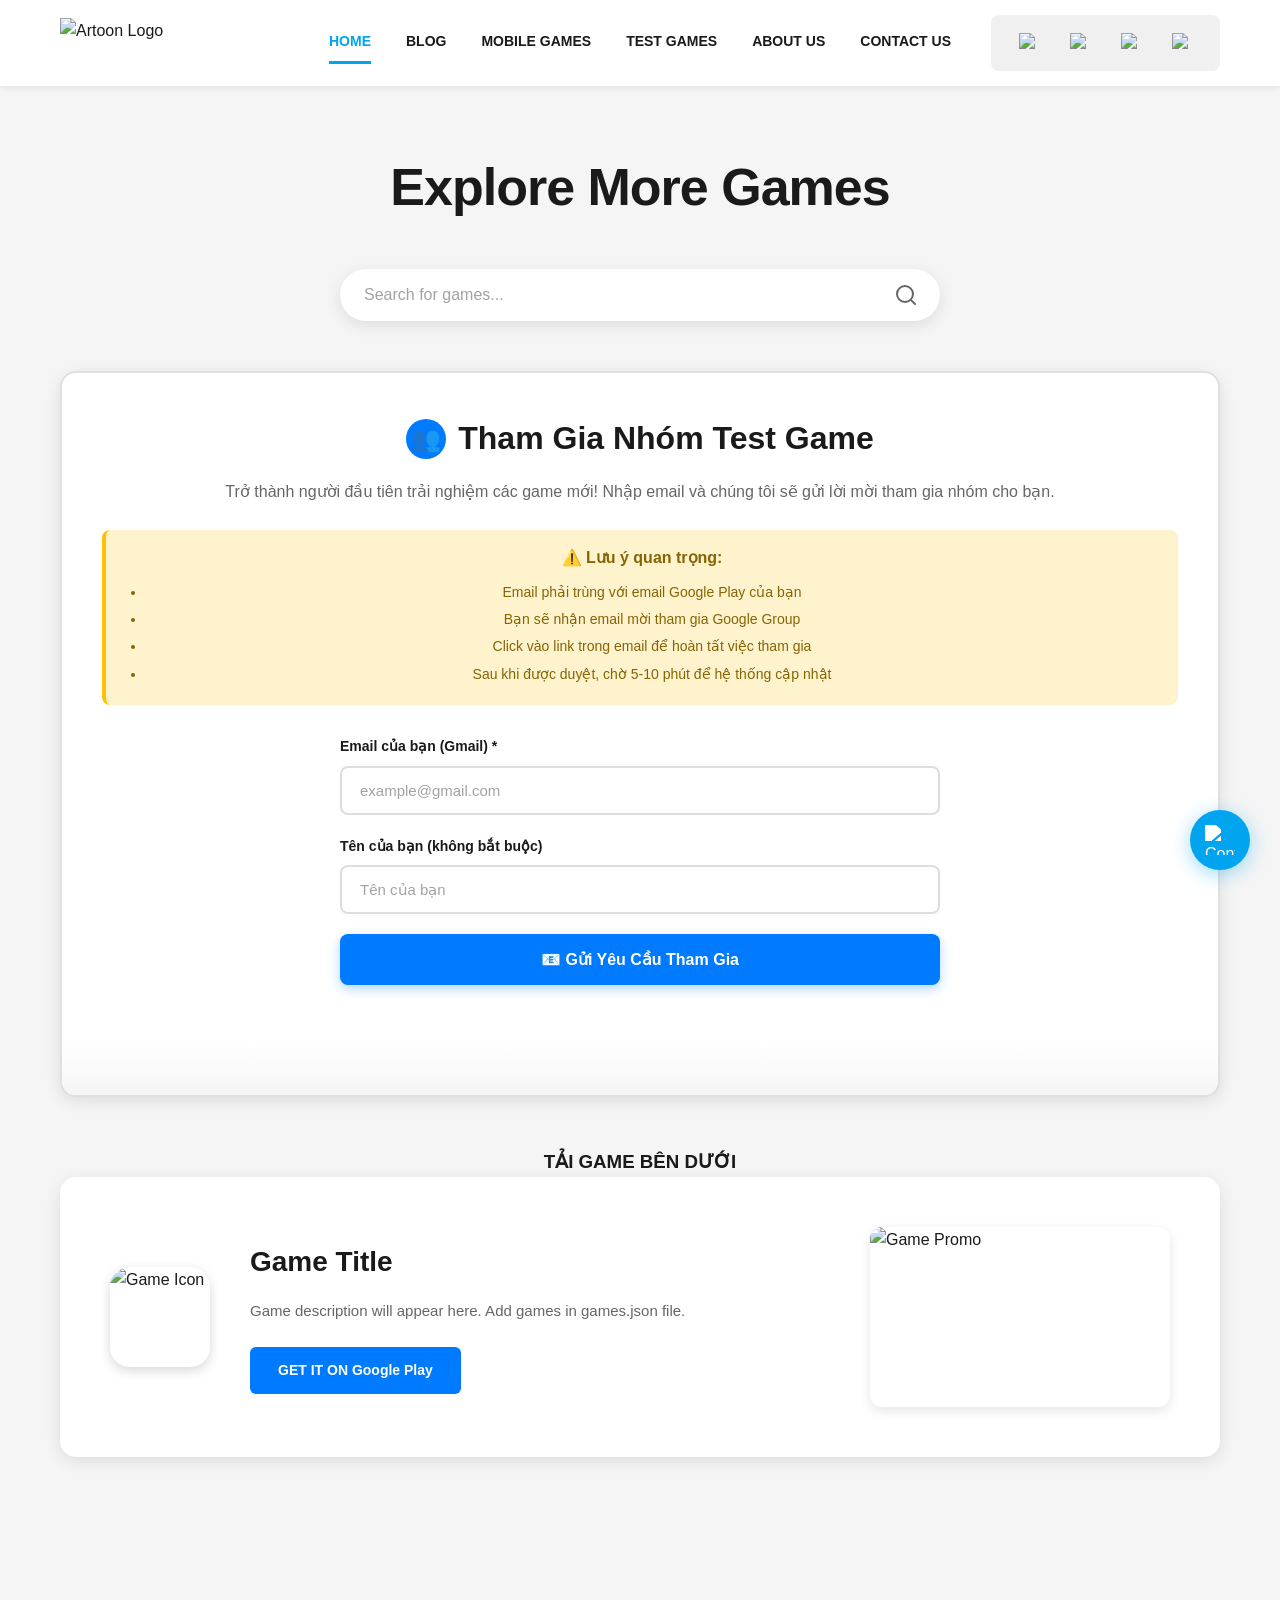
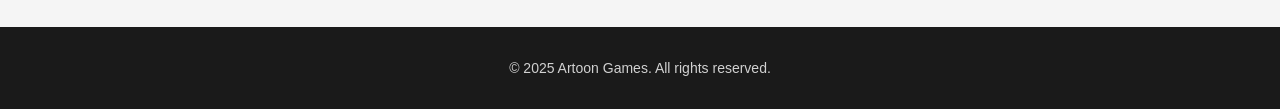
==== commit cb565644: "Update index.html" ====
--- a/index.html
+++ b/index.html
@@ -115,6 +115,10 @@
             
             <div id="success-message" class="success-message"></div>
             <div id="error-message" class="error-message"></div>
+            <!-- SCROLL HINT - THÊM ĐOẠN NÀY -->
+            <div class="scroll-hint">
+              <div class="chevron-icon"></div>
+            </div>
           </div>
         </div>
       </div>
--- a/css/style.css
+++ b/css/style.css
@@ -2114,3 +2114,135 @@
     padding: 20px;
   }
 }
+/* =====================================
+   SCROLL HINT - FIX CUỐI CÙNG
+   Xóa HẾT CSS chevron cũ, dùng code này
+===================================== */
+
+/* Thêm chevron cho GROUP PANEL trực tiếp */
+.group-panel {
+    position: relative !important;
+    padding-bottom: 90px !important;
+}
+
+/* CHEVRON - Đặt trực tiếp trong group-panel */
+.group-panel::before {
+    content: '' !important;
+    position: absolute !important;
+    bottom: 25px !important;
+    left: 50% !important;
+    margin-left: -15px !important;
+    width: 30px !important;
+    height: 30px !important;
+    border-left: 3px solid rgba(0, 123, 255, 0.85) !important;
+    border-bottom: 3px solid rgba(0, 123, 255, 0.85) !important;
+    transform: rotate(-45deg) !important;
+    animation: chevronBounce 1.5s ease-in-out infinite !important;
+    pointer-events: none !important;
+    z-index: 999 !important;
+    display: block !important;
+}
+
+/* Animation */
+@keyframes chevronBounce {
+    0%, 100% {
+        transform: rotate(-45deg) translateY(0);
+        opacity: 0.4;
+    }
+    50% {
+        transform: rotate(-45deg) translateY(-12px);
+        opacity: 1;
+    }
+}
+
+/* Fade gradient */
+.group-panel::after {
+    content: '' !important;
+    position: absolute !important;
+    bottom: 0 !important;
+    left: 0 !important;
+    right: 0 !important;
+    height: 80px !important;
+    background: linear-gradient(
+        to bottom,
+        transparent 0%,
+        rgba(245, 245, 245, 0.3) 40%,
+        rgba(245, 245, 245, 0.7) 70%,
+        rgba(245, 245, 245, 1) 100%
+    ) !important;
+    pointer-events: none !important;
+    z-index: 1 !important;
+}
+
+/* ẨN khi scroll đến games */
+body:has(.download-games-title:hover) .group-panel::before {
+    opacity: 0 !important;
+}
+
+/* Mobile */
+@media (max-width: 768px) {
+    .group-panel {
+        padding-bottom: 80px !important;
+    }
+    
+    .group-panel::before {
+        width: 28px !important;
+        height: 28px !important;
+        margin-left: -14px !important;
+        bottom: 20px !important;
+        border-width: 2.5px !important;
+    }
+    
+    .group-panel::after {
+        height: 70px !important;
+    }
+}
+
+/* Tablet */
+@media (max-width: 1024px) {
+    .group-panel {
+        padding-bottom: 85px !important;
+    }
+    
+    .group-panel::before {
+        width: 29px !important;
+        height: 29px !important;
+        margin-left: -14.5px !important;
+    }
+}
+
+/* Small Mobile */
+@media (max-width: 480px) {
+    .group-panel {
+        padding-bottom: 75px !important;
+    }
+    
+    .group-panel::before {
+        width: 26px !important;
+        height: 26px !important;
+        margin-left: -13px !important;
+        bottom: 18px !important;
+        border-width: 2.5px !important;
+    }
+    
+    .group-panel::after {
+        height: 65px !important;
+    }
+}
+
+/* XÓA MỌI PSEUDO-ELEMENT CŨ */
+.group-form::after,
+.group-form::before,
+.join-button::after,
+.join-button::before,
+.group-panel-content::after,
+.group-panel-content::before {
+    content: none !important;
+    display: none !important;
+}
+    
+    .group-panel::after {
+        height: 55px !important;
+    }
+}
+
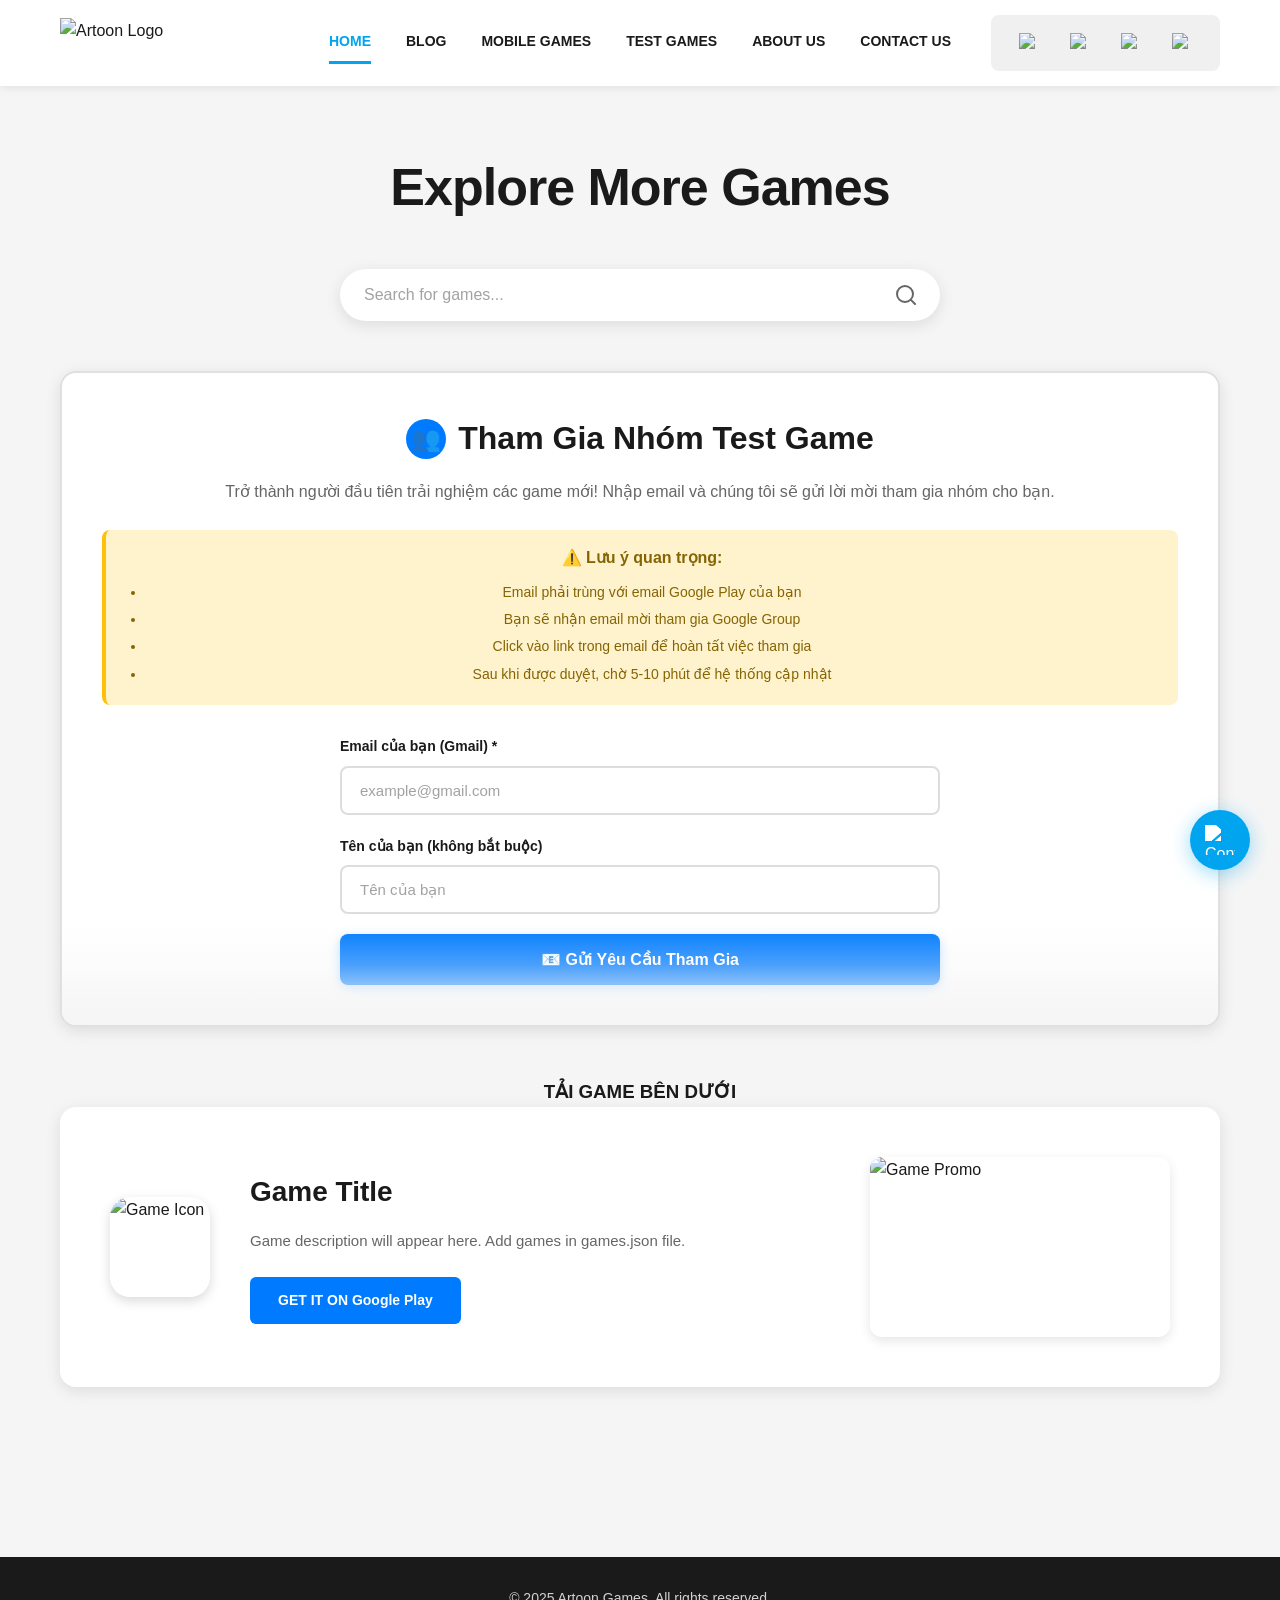
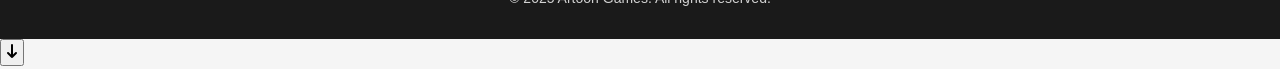
==== commit 93f62af6: "Update index.html" ====
--- a/index.html
+++ b/index.html
@@ -115,10 +115,7 @@
             
             <div id="success-message" class="success-message"></div>
             <div id="error-message" class="error-message"></div>
-            <!-- SCROLL HINT - THÊM ĐOẠN NÀY -->
-            <div class="scroll-hint">
-              <div class="chevron-icon"></div>
-            </div>
+            
           </div>
         </div>
       </div>
@@ -477,5 +474,46 @@
       });
     }
   </script>
+  <!-- ===== THÊM PHẦN NÀY VÀO ĐÂY ===== -->
+  
+  <!-- Scroll to Bottom Button - Giống Claude -->
+  <button class="scroll-to-bottom" id="scrollToBottom" aria-label="Scroll to bottom">
+    <svg width="20" height="20" viewBox="0 0 20 20" fill="none" xmlns="http://www.w3.org/2000/svg">
+      <path d="M10 4L10 16M10 16L6 12M10 16L14 12" stroke="currentColor" stroke-width="2" stroke-linecap="round" stroke-linejoin="round"/>
+    </svg>
+  </button>
+
+  <script>
+  // Scroll to Bottom Button - Giống Claude
+  (function() {
+    const scrollBtn = document.getElementById('scrollToBottom');
+    if (!scrollBtn) return;
+    
+    function checkScrollPosition() {
+      const scrollTop = window.pageYOffset || document.documentElement.scrollTop;
+      const windowHeight = window.innerHeight;
+      const documentHeight = document.documentElement.scrollHeight;
+      const distanceFromBottom = documentHeight - (scrollTop + windowHeight);
+      
+      if (distanceFromBottom > 300) {
+        scrollBtn.classList.add('visible');
+      } else {
+        scrollBtn.classList.remove('visible');
+      }
+    }
+    
+    scrollBtn.addEventListener('click', function() {
+      window.scrollTo({
+        top: document.documentElement.scrollHeight,
+        behavior: 'smooth'
+      });
+    });
+    
+    window.addEventListener('scroll', checkScrollPosition);
+    checkScrollPosition();
+  })();
+  </script>
+  
+  <!-- ===== KẾT THÚC PHẦN THÊM ===== -->
 </body>
 </html>
--- a/css/style.css
+++ b/css/style.css
@@ -2115,32 +2115,27 @@
   }
 }
 /* =====================================
-   SCROLL HINT - FIX CUỐI CÙNG
-   Xóa HẾT CSS chevron cũ, dùng code này
+   SCROLL HINT - Chevron với HTML
 ===================================== */
 
-/* Thêm chevron cho GROUP PANEL trực tiếp */
-.group-panel {
-    position: relative !important;
-    padding-bottom: 90px !important;
-}
-
-/* CHEVRON - Đặt trực tiếp trong group-panel */
-.group-panel::before {
-    content: '' !important;
-    position: absolute !important;
-    bottom: 25px !important;
-    left: 50% !important;
-    margin-left: -15px !important;
-    width: 30px !important;
-    height: 30px !important;
-    border-left: 3px solid rgba(0, 123, 255, 0.85) !important;
-    border-bottom: 3px solid rgba(0, 123, 255, 0.85) !important;
-    transform: rotate(-45deg) !important;
-    animation: chevronBounce 1.5s ease-in-out infinite !important;
-    pointer-events: none !important;
-    z-index: 999 !important;
-    display: block !important;
+/* Container cho scroll hint */
+.scroll-hint {
+    text-align: center;
+    margin: 30px 0 0 0;
+    padding: 20px 0;
+    position: relative;
+    z-index: 10;
+}
+
+/* Chevron icon */
+.chevron-icon {
+    width: 30px;
+    height: 30px;
+    border-left: 3px solid rgba(0, 123, 255, 0.85);
+    border-bottom: 3px solid rgba(0, 123, 255, 0.85);
+    transform: rotate(-45deg);
+    margin: 0 auto;
+    animation: chevronBounce 1.5s ease-in-out infinite;
 }
 
 /* Animation */
@@ -2155,94 +2150,72 @@
     }
 }
 
-/* Fade gradient */
+/* Ẩn khi scroll đến games */
+.download-games-title ~ .scroll-hint {
+    display: none;
+}
+
+/* Mobile */
+@media (max-width: 768px) {
+    .scroll-hint {
+        margin: 25px 0 0 0;
+        padding: 15px 0;
+    }
+    
+    .chevron-icon {
+        width: 28px;
+        height: 28px;
+        border-width: 2.5px;
+    }
+}
+
+/* Tablet */
+@media (max-width: 1024px) {
+    .scroll-hint {
+        margin: 28px 0 0 0;
+    }
+    
+    .chevron-icon {
+        width: 29px;
+        height: 29px;
+    }
+}
+
+/* Small Mobile */
+@media (max-width: 480px) {
+    .scroll-hint {
+        margin: 20px 0 0 0;
+        padding: 12px 0;
+    }
+    
+    .chevron-icon {
+        width: 26px;
+        height: 26px;
+        border-width: 2.5px;
+    }
+}
+
+/* Fade gradient phía dưới form */
+.group-panel {
+    position: relative;
+}
+
 .group-panel::after {
-    content: '' !important;
-    position: absolute !important;
-    bottom: 0 !important;
-    left: 0 !important;
-    right: 0 !important;
-    height: 80px !important;
+    content: '';
+    position: absolute;
+    bottom: 0;
+    left: 0;
+    right: 0;
+    height: 100px;
     background: linear-gradient(
         to bottom,
         transparent 0%,
         rgba(245, 245, 245, 0.3) 40%,
         rgba(245, 245, 245, 0.7) 70%,
         rgba(245, 245, 245, 1) 100%
-    ) !important;
-    pointer-events: none !important;
-    z-index: 1 !important;
-}
-
-/* ẨN khi scroll đến games */
-body:has(.download-games-title:hover) .group-panel::before {
-    opacity: 0 !important;
-}
-
-/* Mobile */
-@media (max-width: 768px) {
-    .group-panel {
-        padding-bottom: 80px !important;
-    }
-    
-    .group-panel::before {
-        width: 28px !important;
-        height: 28px !important;
-        margin-left: -14px !important;
-        bottom: 20px !important;
-        border-width: 2.5px !important;
-    }
-    
-    .group-panel::after {
-        height: 70px !important;
-    }
-}
-
-/* Tablet */
-@media (max-width: 1024px) {
-    .group-panel {
-        padding-bottom: 85px !important;
-    }
-    
-    .group-panel::before {
-        width: 29px !important;
-        height: 29px !important;
-        margin-left: -14.5px !important;
-    }
-}
-
-/* Small Mobile */
-@media (max-width: 480px) {
-    .group-panel {
-        padding-bottom: 75px !important;
-    }
-    
-    .group-panel::before {
-        width: 26px !important;
-        height: 26px !important;
-        margin-left: -13px !important;
-        bottom: 18px !important;
-        border-width: 2.5px !important;
-    }
-    
-    .group-panel::after {
-        height: 65px !important;
-    }
-}
-
-/* XÓA MỌI PSEUDO-ELEMENT CŨ */
-.group-form::after,
-.group-form::before,
-.join-button::after,
-.join-button::before,
-.group-panel-content::after,
-.group-panel-content::before {
-    content: none !important;
-    display: none !important;
-}
-    
-    .group-panel::after {
-        height: 55px !important;
-    }
-}
-
+    );
+    pointer-events: none;
+    z-index: 1;
+}
+
+
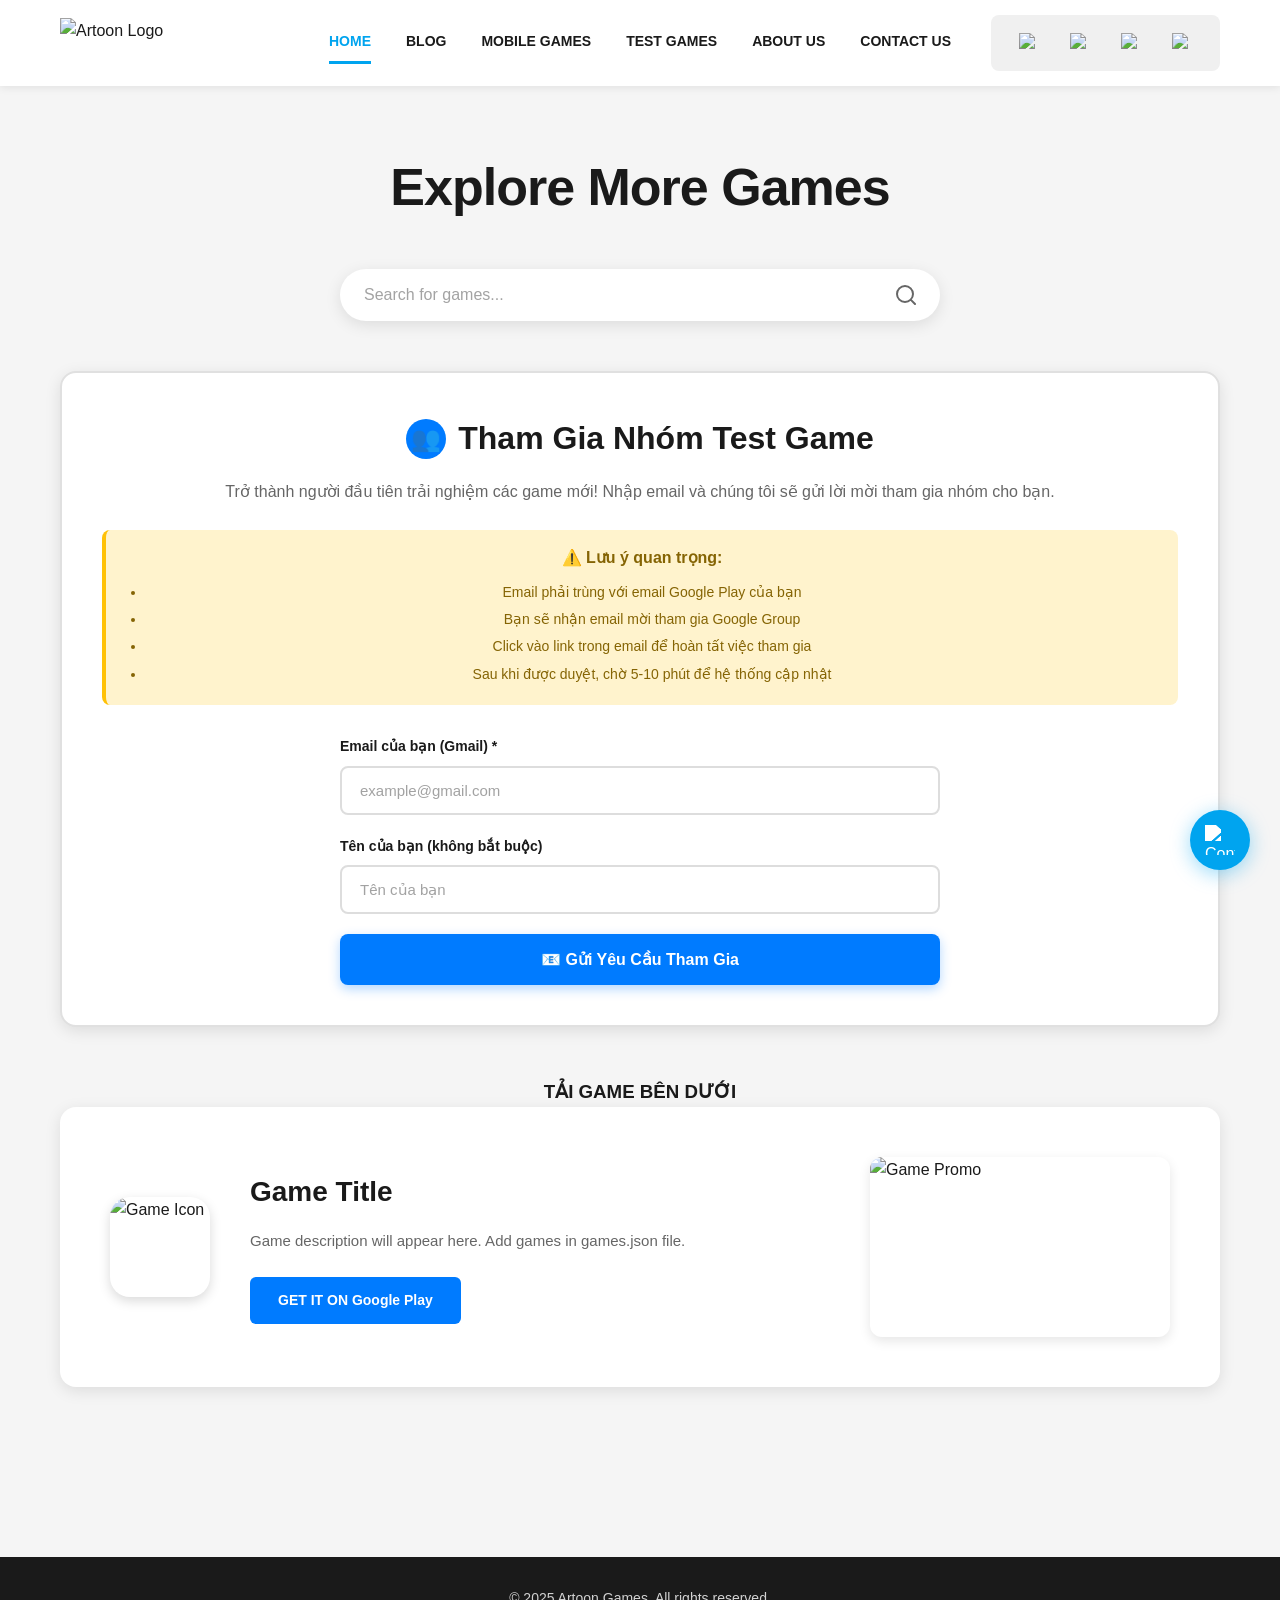
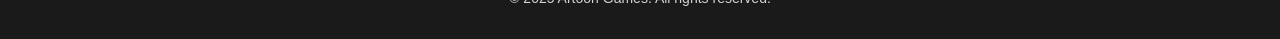
==== commit 788e8063: "Update index.html" ====
--- a/index.html
+++ b/index.html
@@ -474,46 +474,6 @@
       });
     }
   </script>
-  <!-- ===== THÊM PHẦN NÀY VÀO ĐÂY ===== -->
-  
-  <!-- Scroll to Bottom Button - Giống Claude -->
-  <button class="scroll-to-bottom" id="scrollToBottom" aria-label="Scroll to bottom">
-    <svg width="20" height="20" viewBox="0 0 20 20" fill="none" xmlns="http://www.w3.org/2000/svg">
-      <path d="M10 4L10 16M10 16L6 12M10 16L14 12" stroke="currentColor" stroke-width="2" stroke-linecap="round" stroke-linejoin="round"/>
-    </svg>
-  </button>
 
-  <script>
-  // Scroll to Bottom Button - Giống Claude
-  (function() {
-    const scrollBtn = document.getElementById('scrollToBottom');
-    if (!scrollBtn) return;
-    
-    function checkScrollPosition() {
-      const scrollTop = window.pageYOffset || document.documentElement.scrollTop;
-      const windowHeight = window.innerHeight;
-      const documentHeight = document.documentElement.scrollHeight;
-      const distanceFromBottom = documentHeight - (scrollTop + windowHeight);
-      
-      if (distanceFromBottom > 300) {
-        scrollBtn.classList.add('visible');
-      } else {
-        scrollBtn.classList.remove('visible');
-      }
-    }
-    
-    scrollBtn.addEventListener('click', function() {
-      window.scrollTo({
-        top: document.documentElement.scrollHeight,
-        behavior: 'smooth'
-      });
-    });
-    
-    window.addEventListener('scroll', checkScrollPosition);
-    checkScrollPosition();
-  })();
-  </script>
-  
-  <!-- ===== KẾT THÚC PHẦN THÊM ===== -->
 </body>
 </html>
--- a/css/style.css
+++ b/css/style.css
@@ -2115,107 +2115,100 @@
   }
 }
 /* =====================================
-   SCROLL HINT - Chevron với HTML
+   SCROLL TO BOTTOM - Giống Claude
 ===================================== */
 
-/* Container cho scroll hint */
-.scroll-hint {
-    text-align: center;
-    margin: 30px 0 0 0;
-    padding: 20px 0;
-    position: relative;
-    z-index: 10;
-}
-
-/* Chevron icon */
-.chevron-icon {
-    width: 30px;
-    height: 30px;
-    border-left: 3px solid rgba(0, 123, 255, 0.85);
-    border-bottom: 3px solid rgba(0, 123, 255, 0.85);
-    transform: rotate(-45deg);
-    margin: 0 auto;
-    animation: chevronBounce 1.5s ease-in-out infinite;
-}
-
-/* Animation */
-@keyframes chevronBounce {
+/* Button sticky ở góc dưới */
+.scroll-to-bottom {
+    position: fixed;
+    bottom: 30px;
+    right: 30px;
+    width: 48px;
+    height: 48px;
+    background: rgba(255, 255, 255, 0.95);
+    border: 1px solid rgba(0, 0, 0, 0.1);
+    border-radius: 50%;
+    box-shadow: 0 4px 16px rgba(0, 0, 0, 0.12);
+    cursor: pointer;
+    z-index: 997;
+    display: flex;
+    align-items: center;
+    justify-content: center;
+    color: rgba(0, 123, 255, 0.9);
+    transition: all 0.3s ease;
+    opacity: 0;
+    transform: translateY(20px);
+    pointer-events: none;
+}
+
+/* Hiển thị khi chưa ở cuối trang */
+.scroll-to-bottom.visible {
+    opacity: 1;
+    transform: translateY(0);
+    pointer-events: auto;
+}
+
+/* Hover effect */
+.scroll-to-bottom:hover {
+    background: rgba(255, 255, 255, 1);
+    box-shadow: 0 6px 20px rgba(0, 0, 0, 0.15);
+    transform: translateY(-2px);
+}
+
+.scroll-to-bottom:active {
+    transform: translateY(0);
+}
+
+/* Icon animation khi hover */
+.scroll-to-bottom:hover svg {
+    animation: bounceDown 0.6s ease-in-out;
+}
+
+@keyframes bounceDown {
     0%, 100% {
-        transform: rotate(-45deg) translateY(0);
-        opacity: 0.4;
+        transform: translateY(0);
     }
     50% {
-        transform: rotate(-45deg) translateY(-12px);
-        opacity: 1;
-    }
-}
-
-/* Ẩn khi scroll đến games */
-.download-games-title ~ .scroll-hint {
-    display: none;
-}
-
-/* Mobile */
+        transform: translateY(4px);
+    }
+}
+
+/* Mobile - Điều chỉnh vị trí */
 @media (max-width: 768px) {
-    .scroll-hint {
-        margin: 25px 0 0 0;
-        padding: 15px 0;
-    }
-    
-    .chevron-icon {
-        width: 28px;
-        height: 28px;
-        border-width: 2.5px;
+    .scroll-to-bottom {
+        bottom: 100px; /* Tránh floating contact button */
+        right: 20px;
+        width: 44px;
+        height: 44px;
+    }
+    
+    .scroll-to-bottom svg {
+        width: 18px;
+        height: 18px;
     }
 }
 
 /* Tablet */
 @media (max-width: 1024px) {
-    .scroll-hint {
-        margin: 28px 0 0 0;
-    }
-    
-    .chevron-icon {
-        width: 29px;
-        height: 29px;
+    .scroll-to-bottom {
+        bottom: 25px;
+        right: 25px;
+        width: 46px;
+        height: 46px;
     }
 }
 
 /* Small Mobile */
 @media (max-width: 480px) {
-    .scroll-hint {
-        margin: 20px 0 0 0;
-        padding: 12px 0;
-    }
-    
-    .chevron-icon {
-        width: 26px;
-        height: 26px;
-        border-width: 2.5px;
-    }
-}
-
-/* Fade gradient phía dưới form */
-.group-panel {
-    position: relative;
-}
-
-.group-panel::after {
-    content: '';
-    position: absolute;
-    bottom: 0;
-    left: 0;
-    right: 0;
-    height: 100px;
-    background: linear-gradient(
-        to bottom,
-        transparent 0%,
-        rgba(245, 245, 245, 0.3) 40%,
-        rgba(245, 245, 245, 0.7) 70%,
-        rgba(245, 245, 245, 1) 100%
-    );
-    pointer-events: none;
-    z-index: 1;
-}
-
-
+    .scroll-to-bottom {
+        bottom: 90px;
+        right: 15px;
+        width: 40px;
+        height: 40px;
+    }
+    
+    .scroll-to-bottom svg {
+        width: 16px;
+        height: 16px;
+    }
+}
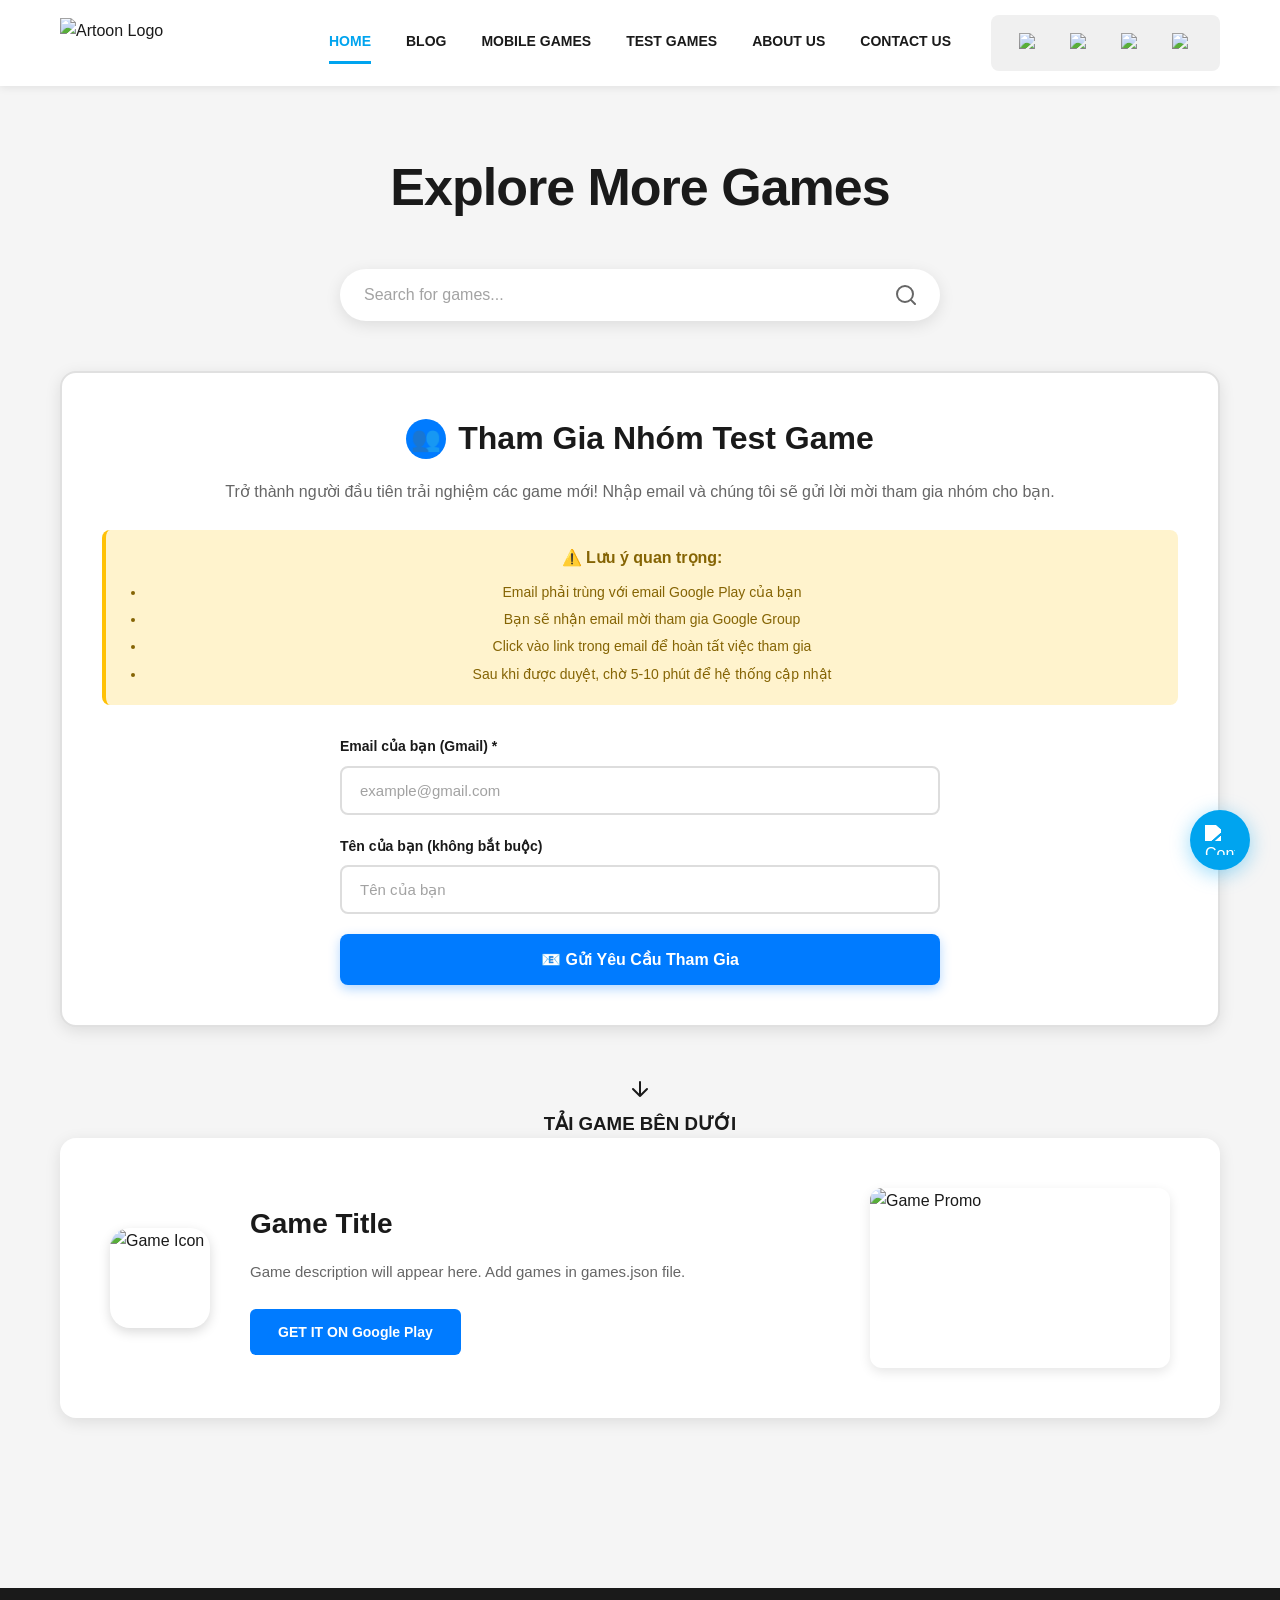
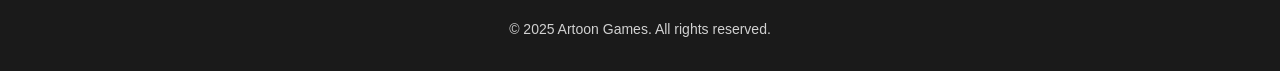
==== commit 80febf72: "Update index.html" ====
--- a/index.html
+++ b/index.html
@@ -118,6 +118,12 @@
             
           </div>
         </div>
+      </div>
+      <!-- Scroll Down Arrow -->
+      <div class="scroll-arrow" onclick="document.getElementById('games-container').scrollIntoView({behavior: 'smooth'})">
+        <svg width="24" height="24" viewBox="0 0 24 24" fill="none" stroke="currentColor" stroke-width="2" stroke-linecap="round" stroke-linejoin="round">
+          <path d="M12 5v14M19 12l-7 7-7-7"/>
+        </svg>
       </div>
        <!-- Download Games Section Title -->
 <div class="download-games-title">
@@ -412,6 +418,25 @@
         joinGroupWithAPI();
       }
     });
+    // ==========================================
+    // SCROLL ARROW VISIBILITY - THÊM VÀO ĐÂY
+    // ==========================================
+    window.addEventListener('scroll', function() {
+      const scrollArrow = document.querySelector('.scroll-arrow');
+      const footer = document.querySelector('footer');
+      
+      if (!scrollArrow || !footer) return;
+      
+      const footerTop = footer.getBoundingClientRect().top;
+      const windowHeight = window.innerHeight;
+      
+      // Ẩn mũi tên khi footer xuất hiện trên màn hình
+      if (footerTop <= windowHeight) {
+        scrollArrow.classList.add('hidden');
+      } else {
+        scrollArrow.classList.remove('hidden');
+      }
+    });
     
     // ==========================================
     // GAME SEARCH FUNCTIONALITY
--- a/css/style.css
+++ b/css/style.css
@@ -2114,101 +2114,3 @@
     padding: 20px;
   }
 }
-/* =====================================
-   SCROLL TO BOTTOM - Giống Claude
-===================================== */
-
-/* Button sticky ở góc dưới */
-.scroll-to-bottom {
-    position: fixed;
-    bottom: 30px;
-    right: 30px;
-    width: 48px;
-    height: 48px;
-    background: rgba(255, 255, 255, 0.95);
-    border: 1px solid rgba(0, 0, 0, 0.1);
-    border-radius: 50%;
-    box-shadow: 0 4px 16px rgba(0, 0, 0, 0.12);
-    cursor: pointer;
-    z-index: 997;
-    display: flex;
-    align-items: center;
-    justify-content: center;
-    color: rgba(0, 123, 255, 0.9);
-    transition: all 0.3s ease;
-    opacity: 0;
-    transform: translateY(20px);
-    pointer-events: none;
-}
-
-/* Hiển thị khi chưa ở cuối trang */
-.scroll-to-bottom.visible {
-    opacity: 1;
-    transform: translateY(0);
-    pointer-events: auto;
-}
-
-/* Hover effect */
-.scroll-to-bottom:hover {
-    background: rgba(255, 255, 255, 1);
-    box-shadow: 0 6px 20px rgba(0, 0, 0, 0.15);
-    transform: translateY(-2px);
-}
-
-.scroll-to-bottom:active {
-    transform: translateY(0);
-}
-
-/* Icon animation khi hover */
-.scroll-to-bottom:hover svg {
-    animation: bounceDown 0.6s ease-in-out;
-}
-
-@keyframes bounceDown {
-    0%, 100% {
-        transform: translateY(0);
-    }
-    50% {
-        transform: translateY(4px);
-    }
-}
-
-/* Mobile - Điều chỉnh vị trí */
-@media (max-width: 768px) {
-    .scroll-to-bottom {
-        bottom: 100px; /* Tránh floating contact button */
-        right: 20px;
-        width: 44px;
-        height: 44px;
-    }
-    
-    .scroll-to-bottom svg {
-        width: 18px;
-        height: 18px;
-    }
-}
-
-/* Tablet */
-@media (max-width: 1024px) {
-    .scroll-to-bottom {
-        bottom: 25px;
-        right: 25px;
-        width: 46px;
-        height: 46px;
-    }
-}
-
-/* Small Mobile */
-@media (max-width: 480px) {
-    .scroll-to-bottom {
-        bottom: 90px;
-        right: 15px;
-        width: 40px;
-        height: 40px;
-    }
-    
-    .scroll-to-bottom svg {
-        width: 16px;
-        height: 16px;
-    }
-}
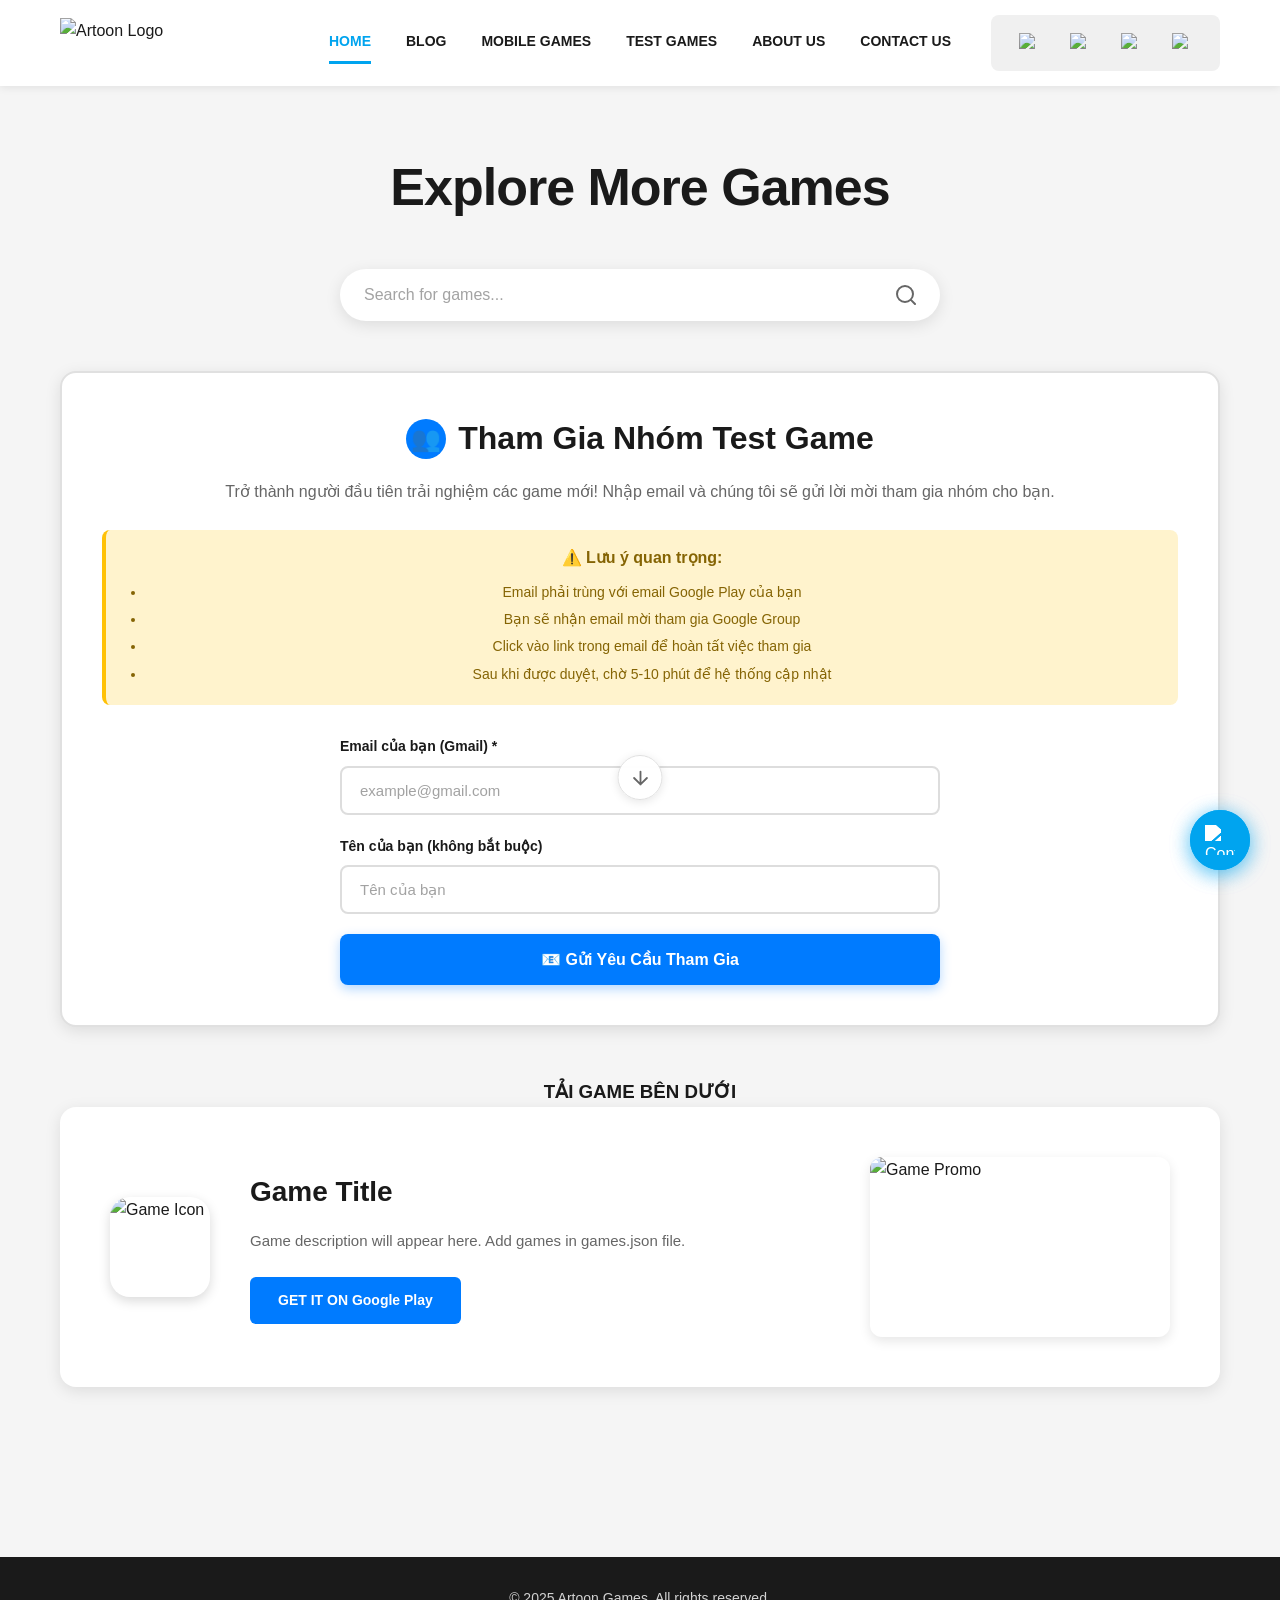
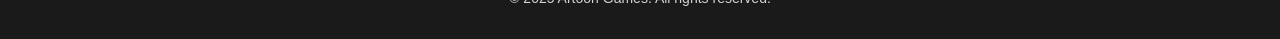
==== commit ccc46667: "Update index.html" ====
--- a/index.html
+++ b/index.html
@@ -119,12 +119,7 @@
           </div>
         </div>
       </div>
-      <!-- Scroll Down Arrow -->
-      <div class="scroll-arrow" onclick="document.getElementById('games-container').scrollIntoView({behavior: 'smooth'})">
-        <svg width="24" height="24" viewBox="0 0 24 24" fill="none" stroke="currentColor" stroke-width="2" stroke-linecap="round" stroke-linejoin="round">
-          <path d="M12 5v14M19 12l-7 7-7-7"/>
-        </svg>
-      </div>
+      
        <!-- Download Games Section Title -->
 <div class="download-games-title">
   <div class="title-line"></div>
@@ -159,6 +154,15 @@
   <footer>
     <p>&copy; 2025 Artoon Games. All rights reserved.</p>
   </footer>
+  <!-- Scroll Down Arrow -->
+  <div class="scroll-arrow" onclick="document.getElementById('games-container').scrollIntoView({behavior: 'smooth'})">
+    <svg width="24" height="24" viewBox="0 0 24 24" fill="none" stroke="currentColor" stroke-width="2" stroke-linecap="round" stroke-linejoin="round">
+      <path d="M12 5v14M19 12l-7 7-7-7"/>
+    </svg>
+  </div>
+  
+  <!-- Floating Contact Button -->
+  <a href="contact.html" class="floating-contact" aria-label="Contact Us">
   
   <!-- Floating Contact Button -->
   <a href="contact.html" class="floating-contact" aria-label="Contact Us">
--- a/css/style.css
+++ b/css/style.css
@@ -2114,3 +2114,72 @@
     padding: 20px;
   }
 }
+/* ==========================================
+   SCROLL DOWN ARROW - FIXED POSITION
+========================================== */
+.scroll-arrow {
+  position: fixed;
+  bottom: 100px;
+  left: 50%;
+  transform: translateX(-50%);
+  display: flex;
+  justify-content: center;
+  align-items: center;
+  width: 45px;
+  height: 45px;
+  border-radius: 50%;
+  background: rgba(255, 255, 255, 0.95);
+  border: 1px solid #e0e0e0;
+  color: #666;
+  cursor: pointer;
+  transition: all 0.3s ease;
+  animation: bounce 2s infinite;
+  opacity: 1;
+  visibility: visible;
+  z-index: 998;
+  box-shadow: 0 2px 10px rgba(0,0,0,0.1);
+}
+
+.scroll-arrow.hidden {
+  opacity: 0;
+  visibility: hidden;
+  pointer-events: none;
+}
+
+.scroll-arrow:hover {
+  background: #f0f0f0;
+  color: #333;
+  transform: translateX(-50%) scale(1.1);
+  box-shadow: 0 4px 15px rgba(0,0,0,0.15);
+}
+
+.scroll-arrow svg {
+  width: 22px;
+  height: 22px;
+}
+
+@keyframes bounce {
+  0%, 20%, 50%, 80%, 100% {
+    transform: translateX(-50%) translateY(0);
+  }
+  40% {
+    transform: translateX(-50%) translateY(-8px);
+  }
+  60% {
+    transform: translateX(-50%) translateY(-4px);
+  }
+}
+
+/* Responsive */
+@media screen and (max-width: 768px) {
+  .scroll-arrow {
+    width: 40px;
+    height: 40px;
+    bottom: 90px;
+  }
+  
+  .scroll-arrow svg {
+    width: 20px;
+    height: 20px;
+  }
+}
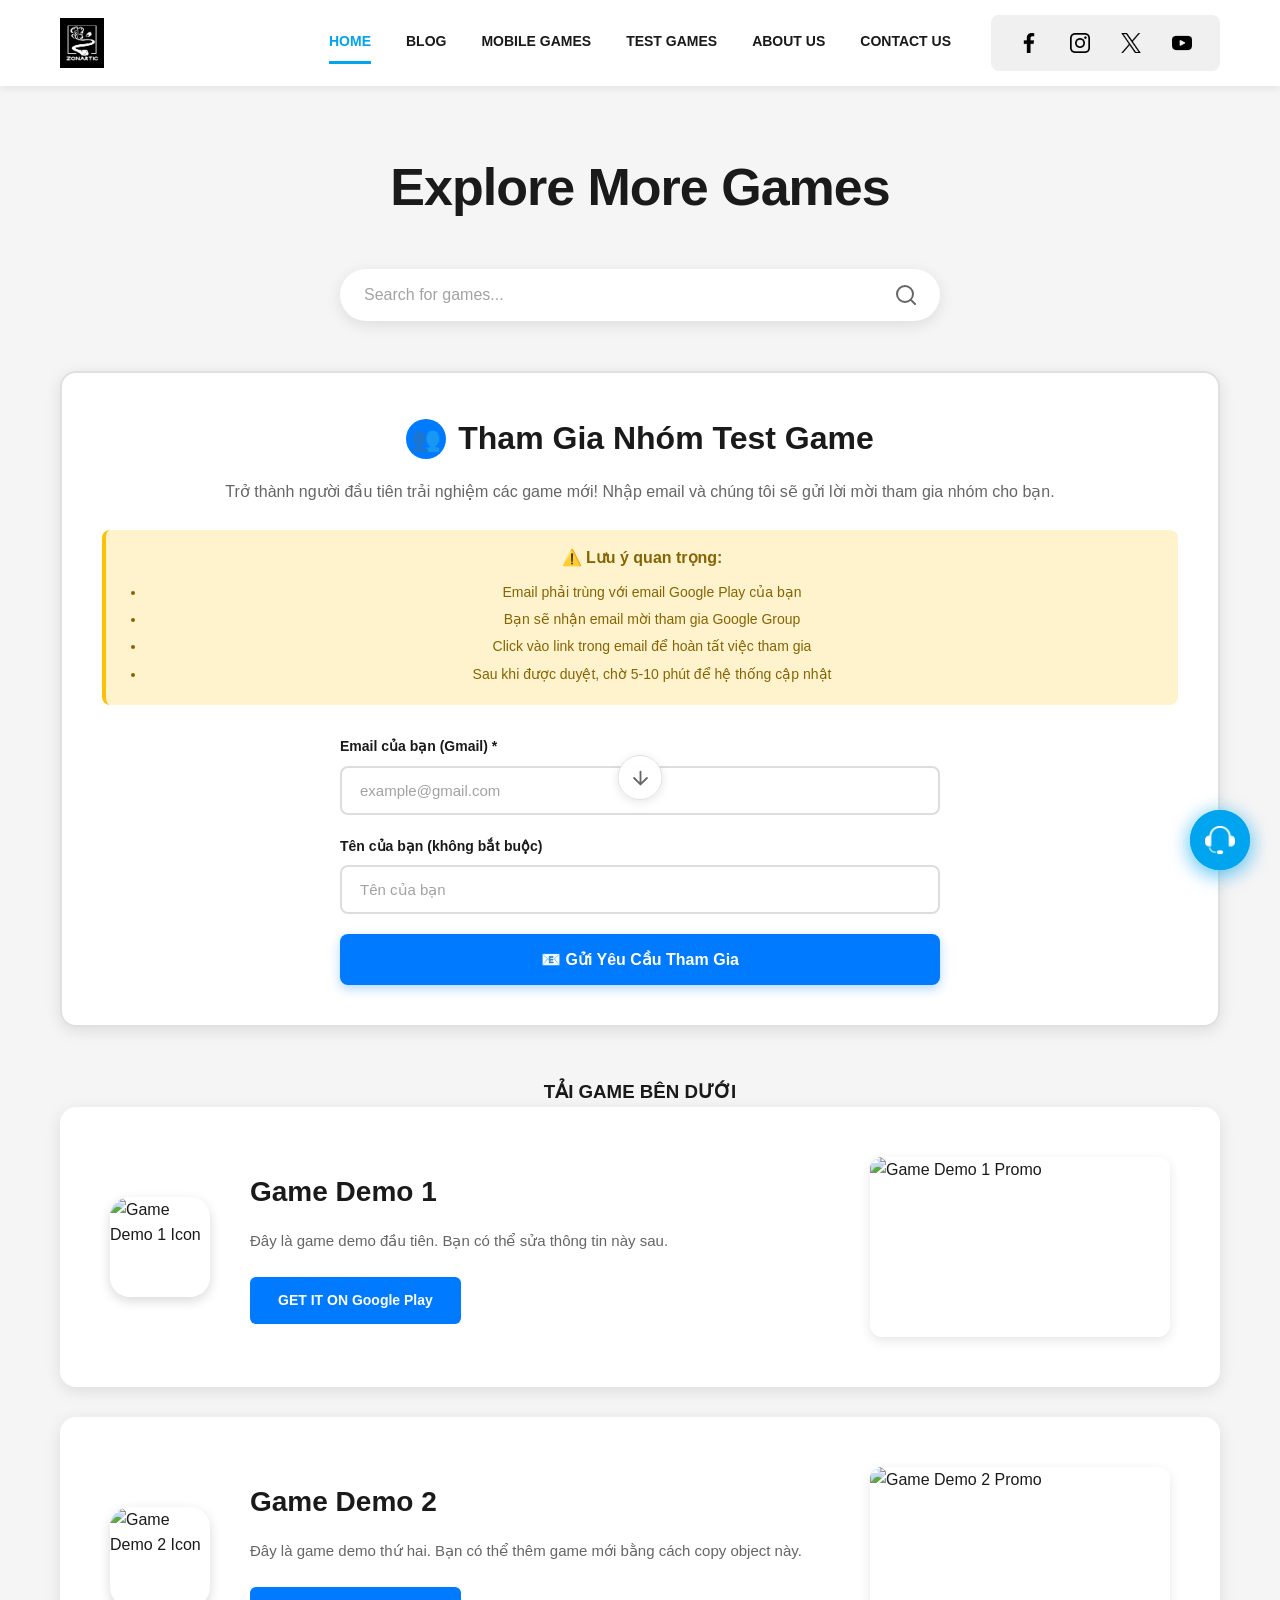
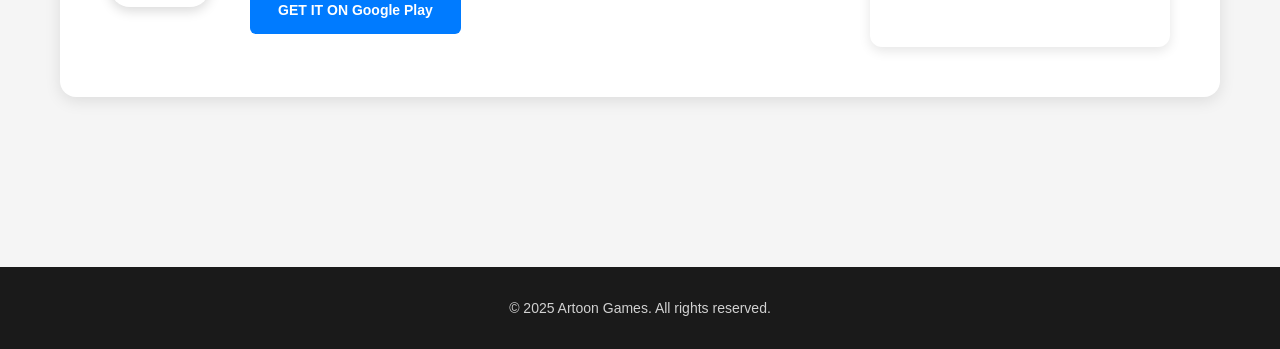
==== commit 6661123a: "Update index.html" ====
--- a/index.html
+++ b/index.html
@@ -357,7 +357,7 @@
       } catch (error) {
         console.error('Error:', error);
         showError(
-          '❌ Không thể kết nối đến server.\n\n' +
+          'Hệ thống đang load lại, vui lòng thử lại sau vài giây.\n\n' +
           'Vui lòng kiểm tra:\n' +
           '1. URL API đúng chưa\n' +
           '2. Google Apps Script đã deploy chưa\n' +
@@ -443,10 +443,90 @@
     });
     
     // ==========================================
+    // LOAD GAMES FROM JSON - VỚI LOAD MORE
+    // ==========================================
+    let gamesData = [];
+    let currentPage = 1;
+    const gamesPerPage = 10; // Số games hiển thị mỗi lần
+
+    async function loadGames() {
+      try {
+        const response = await fetch('data/games.json');
+        const allGames = await response.json();
+        
+        // Lọc games đã published và là test games
+        gamesData = allGames.filter(game => game.isPublished && game.isTest);
+        
+        // Reset về trang 1
+        currentPage = 1;
+        renderGames();
+      } catch (error) {
+        console.log('Could not load games:', error);
+      }
+    }
+
+    function renderGames() {
+      const container = document.getElementById('games-container');
+      if (!container) return;
+      
+      if (gamesData.length === 0) {
+        container.innerHTML = '<p style="text-align:center;color:#666;padding:40px;">Chưa có game nào.</p>';
+        return;
+      }
+      
+      // Lấy số games cần hiển thị
+      const gamesToShow = gamesData.slice(0, currentPage * gamesPerPage);
+      
+      // Render game cards
+      let html = gamesToShow.map(game => `
+        <div class="game-card" id="${game.id}">
+          <div class="game-icon">
+            <img src="${game.icon}" alt="${game.name} Icon" loading="lazy" />
+          </div>
+          <div class="game-info">
+            <h3>${game.name}</h3>
+            <p>${game.description}</p>
+            <div class="download-buttons">
+              <a href="${game.testLink}" target="_blank" rel="noopener noreferrer">
+                GET IT ON Google Play
+              </a>
+            </div>
+          </div>
+          <div class="game-promo">
+            <img src="${game.promo}" alt="${game.name} Promo" loading="lazy" />
+          </div>
+        </div>
+      `).join('');
+      
+      // Thêm nút Load More nếu còn games chưa hiển thị
+      if (gamesToShow.length < gamesData.length) {
+        const remaining = gamesData.length - gamesToShow.length;
+        html += `
+          <div class="load-more-container">
+            <button class="load-more-btn" onclick="loadMoreGames()">
+              📱 Xem thêm ${Math.min(gamesPerPage, remaining)} games nữa
+            </button>
+            <p class="games-count">Đang hiển thị ${gamesToShow.length} / ${gamesData.length} games</p>
+          </div>
+        `;
+      }
+      
+      container.innerHTML = html;
+    }
+
+    function loadMoreGames() {
+      currentPage++;
+      renderGames();
+      
+      // Scroll xuống một chút để thấy games mới
+      setTimeout(() => {
+        window.scrollBy({ top: 200, behavior: 'smooth' });
+      }, 100);
+    }
+
+    // ==========================================
     // GAME SEARCH FUNCTIONALITY
     // ==========================================
-    const gamesData = [];
-    
     const searchInput = document.getElementById('game-search');
     const searchResults = document.getElementById('search-results');
     
@@ -461,7 +541,7 @@
         }
         
         if (gamesData.length === 0) {
-          searchResults.innerHTML = '<div class="search-no-results">No games available yet. Add games in games.json</div>';
+          searchResults.innerHTML = '<div class="search-no-results">Chưa có game nào.</div>';
           searchResults.classList.remove('hidden');
           return;
         }
@@ -474,8 +554,8 @@
         
         if (filtered.length > 0) {
           searchResults.innerHTML = filtered.map(game => `
-            <a href="${game.links.testGame}" class="search-result-item">
-              <img src="${game.images.icon}" alt="${game.name}" class="search-result-icon" />
+            <a href="${game.testLink}" class="search-result-item" target="_blank">
+              <img src="${game.icon}" alt="${game.name}" class="search-result-icon" />
               <div class="search-result-info">
                 <div class="search-result-name">${game.name}</div>
                 <div class="search-result-category">${game.category}</div>
@@ -484,7 +564,7 @@
           `).join('');
           searchResults.classList.remove('hidden');
         } else {
-          searchResults.innerHTML = '<div class="search-no-results">No games found</div>';
+          searchResults.innerHTML = '<div class="search-no-results">Không tìm thấy game</div>';
           searchResults.classList.remove('hidden');
         }
       });
@@ -502,6 +582,9 @@
         }
       });
     }
+    
+    // Load games khi trang load xong
+    document.addEventListener('DOMContentLoaded', loadGames);
   </script>
 
 </body>
--- a/css/style.css
+++ b/css/style.css
@@ -2183,3 +2183,50 @@
     height: 20px;
   }
 }
+/* ==========================================
+   LOAD MORE BUTTON
+========================================== */
+.load-more-container {
+  text-align: center;
+  margin-top: 40px;
+  padding: 20px;
+}
+
+.load-more-btn {
+  padding: 16px 40px;
+  background: linear-gradient(135deg, #007bff 0%, #0056b3 100%);
+  color: white;
+  border: none;
+  border-radius: 50px;
+  font-size: 16px;
+  font-weight: 700;
+  cursor: pointer;
+  transition: all 0.3s ease;
+  box-shadow: 0 4px 15px rgba(0,123,255,0.3);
+}
+
+.load-more-btn:hover {
+  transform: translateY(-3px);
+  box-shadow: 0 6px 25px rgba(0,123,255,0.4);
+}
+
+.load-more-btn:active {
+  transform: translateY(-1px);
+}
+
+.games-count {
+  margin-top: 15px;
+  font-size: 14px;
+  color: #666;
+}
+
+/* Responsive */
+@media screen and (max-width: 768px) {
+  .load-more-btn {
+    padding: 14px 30px;
+    font-size: 15px;
+    width: 100%;
+    max-width: 300px;
+  }
+}
+
